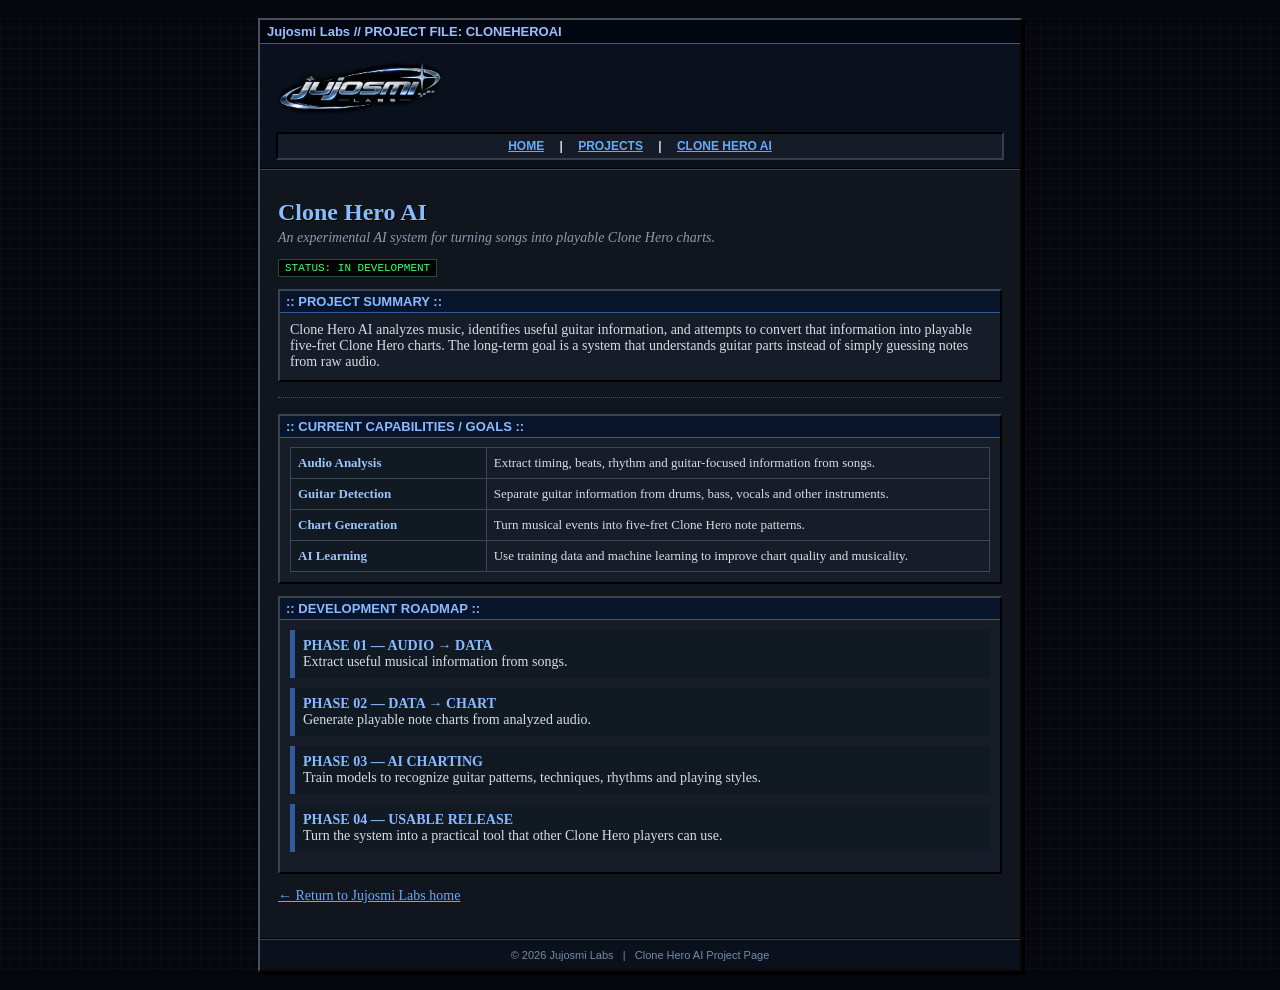
==== cloneheroai.html @ 197491bf "Add files via upload" ====
<!DOCTYPE html>
<html lang="en">
<head>
<meta charset="UTF-8"><meta name="viewport" content="width=device-width,initial-scale=1.0">
<title>Clone Hero AI // Jujosmi Labs</title><link rel="icon" type="image/png" href="favicon.png">
<style>
html,body{margin:0;padding:0;background:#05070c;font-family:"Times New Roman",Times,serif;color:#d7dce5;font-size:14px}
body{background-image:linear-gradient(rgba(15,35,70,.22) 1px,transparent 1px),linear-gradient(90deg,rgba(15,35,70,.22) 1px,transparent 1px);background-size:10px 10px}
a{color:#66aaff;text-decoration:underline}
a:visited{color:#a77cff}
a:hover{color:#fff}
.page{width:760px;margin:18px auto;background:#10151e;border:2px outset #48505c;box-shadow:3px 3px 0 #000}
.topbar{background:#020611;color:#9abfff;padding:4px 7px;font:bold 13px Arial,Helvetica,sans-serif;border-bottom:1px solid #315b9a}
.header{padding:10px 16px 8px;background:#0b111c;border-bottom:2px groove #394352}
.brand{display:flex;align-items:center;gap:12px;min-height:48px}
.brand img{width:170px;height:auto;display:block}
.subtitle{font:12px "Courier New",monospace;margin-top:2px;color:#7789a5}
.nav{margin-top:10px;background:#151c28;border:2px inset #333d4d;padding:5px;text-align:center;font:bold 12px Arial,Helvetica,sans-serif}
.nav a{margin:0 12px}
.content{padding:14px 18px 20px}
.notice{background:#0a1220;border:1px solid #315b9a;padding:7px 9px;font:12px Arial,Helvetica,sans-serif;color:#b9d2f5}
h1{font-size:24px;margin:15px 0 4px;color:#8abaff;text-shadow:1px 1px #000}
h2{font-size:18px;margin:18px 0 5px;color:#7fb1f7;border-bottom:1px dotted #43536b;padding-bottom:2px}
.intro{line-height:1.45}
hr{border:0;border-top:1px dotted #43536b;height:1px;margin:15px 0}
.project{border:2px outset #394352;background:#161d28;margin:10px 0;padding:9px}
.project-title{font:bold 17px Arial,Helvetica,sans-serif;color:#8abaff}
.project p{margin:5px 0;line-height:1.35}
.status{display:inline-block;background:#020305;color:#39ff70;padding:2px 6px;font:11px "Courier New",monospace;border:1px solid #274b32}
.small{font-size:12px;color:#9daabd}
.counter{font:11px "Courier New",monospace;background:#000;color:#39ff70;padding:2px 5px;border:1px solid #26332a}
.footer{border-top:2px groove #394352;background:#0b111c;text-align:center;padding:9px;font:11px Arial,Helvetica,sans-serif;color:#7789a5}
.webring{margin-top:12px;text-align:center;font-size:12px}
.box{border:2px outset #394352;background:#161d28;padding:10px;margin:12px 0}
.box-title{background:#07142a;color:#8abaff;font:bold 13px Arial,Helvetica,sans-serif;padding:3px 6px;margin:-10px -10px 9px;border-bottom:1px solid #315b9a}
table{border-collapse:collapse;width:100%;font-size:13px}
td{border:1px solid #3b4656;padding:7px;vertical-align:top}
td:first-child{width:28%;font-weight:bold;background:#111923;color:#9dc4fa}
.phase{margin:10px 0;padding:8px;border-left:5px solid #315b9a;background:#111923}
.phase b{color:#8abaff}
.tagline{font-style:italic;color:#8d9bb0;margin-bottom:13px}
@media(max-width:800px){.page{width:calc(100% - 12px);margin:6px auto}.nav a{margin:0 5px}.brand img{width:145px}}
</style>
</head>
<body>
<div class="page">
<div class="topbar">Jujosmi Labs // PROJECT FILE: CLONEHEROAI</div>
<header class="header">
<div class="brand"><img src="jujosmi-logo-detailed.png" alt="Jujosmi Labs"></div>
<nav class="nav"><a href="index.html">HOME</a> | <a href="index.html#projects">PROJECTS</a> | <a href="cloneheroai.html">CLONE HERO AI</a></nav>
</header>
<main class="content">
<h1>Clone Hero AI</h1><div class="tagline">An experimental AI system for turning songs into playable Clone Hero charts.</div>
<span class="status">STATUS: IN DEVELOPMENT</span>
<div class="box"><div class="box-title">:: PROJECT SUMMARY ::</div>Clone Hero AI analyzes music, identifies useful guitar information, and attempts to convert that information into playable five-fret Clone Hero charts. The long-term goal is a system that understands guitar parts instead of simply guessing notes from raw audio.</div>
<hr>
<div class="box"><div class="box-title">:: CURRENT CAPABILITIES / GOALS ::</div>
<table><tr><td>Audio Analysis</td><td>Extract timing, beats, rhythm and guitar-focused information from songs.</td></tr>
<tr><td>Guitar Detection</td><td>Separate guitar information from drums, bass, vocals and other instruments.</td></tr>
<tr><td>Chart Generation</td><td>Turn musical events into five-fret Clone Hero note patterns.</td></tr>
<tr><td>AI Learning</td><td>Use training data and machine learning to improve chart quality and musicality.</td></tr></table></div>
<div class="box"><div class="box-title">:: DEVELOPMENT ROADMAP ::</div>
<div class="phase"><b>PHASE 01 — AUDIO → DATA</b><br>Extract useful musical information from songs.</div>
<div class="phase"><b>PHASE 02 — DATA → CHART</b><br>Generate playable note charts from analyzed audio.</div>
<div class="phase"><b>PHASE 03 — AI CHARTING</b><br>Train models to recognize guitar patterns, techniques, rhythms and playing styles.</div>
<div class="phase"><b>PHASE 04 — USABLE RELEASE</b><br>Turn the system into a practical tool that other Clone Hero players can use.</div>
</div>
<p><a href="index.html">← Return to Jujosmi Labs home</a></p>
</main>
<footer class="footer">© 2026 Jujosmi Labs &nbsp; | &nbsp; Clone Hero AI Project Page</footer>
</div></body></html>
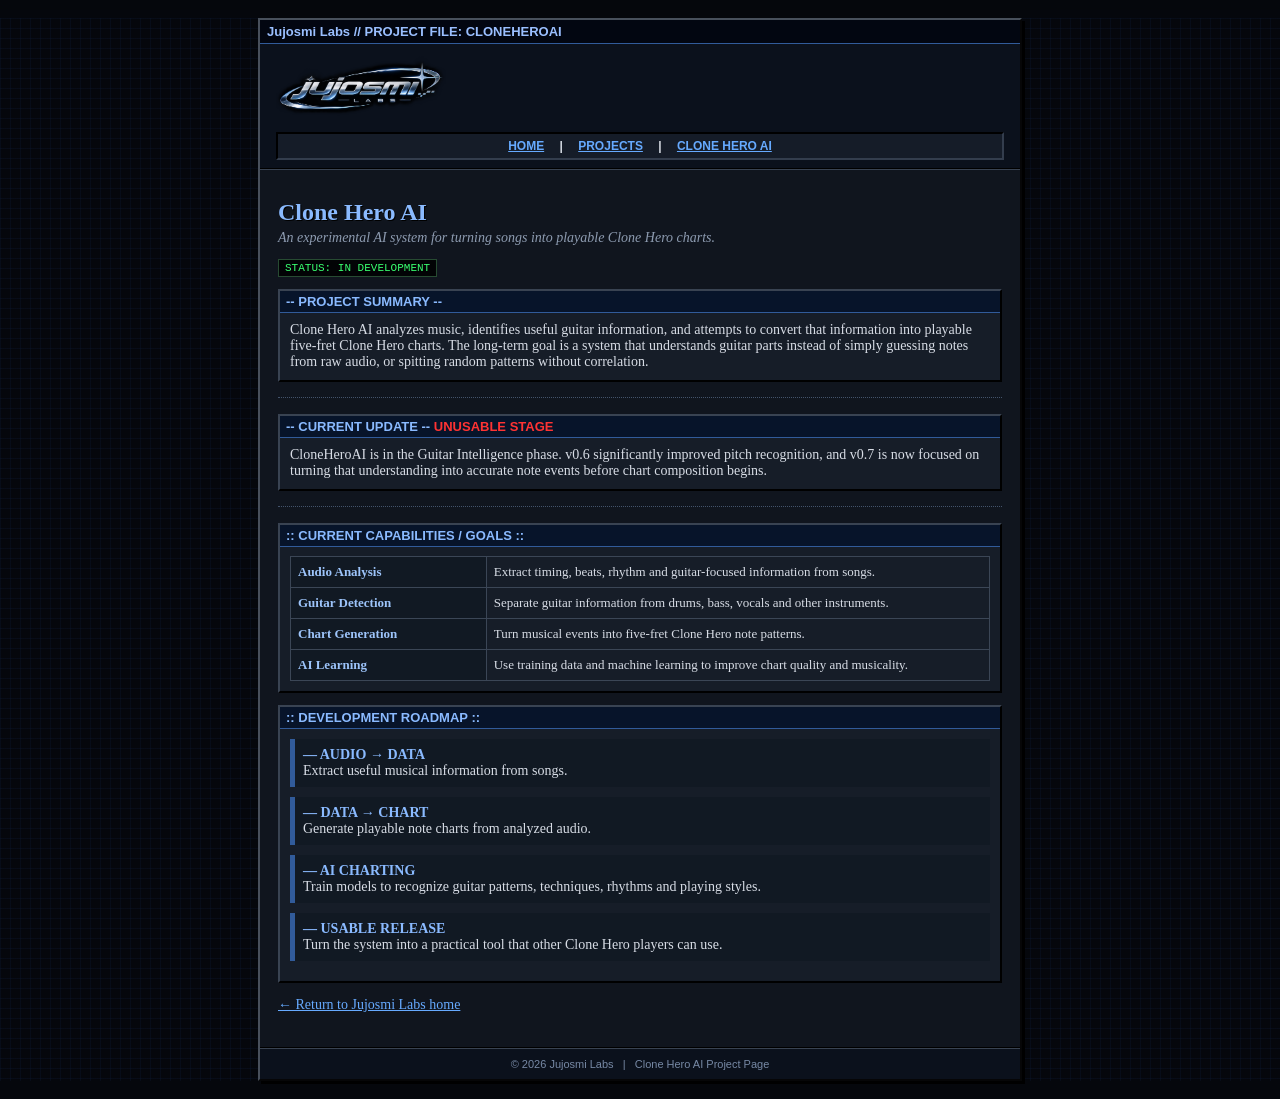
==== commit 948dc9f1: "Add files via upload" ====
--- a/cloneheroai.html
+++ b/cloneheroai.html
@@ -52,7 +52,10 @@
 <main class="content">
 <h1>Clone Hero AI</h1><div class="tagline">An experimental AI system for turning songs into playable Clone Hero charts.</div>
 <span class="status">STATUS: IN DEVELOPMENT</span>
-<div class="box"><div class="box-title">:: PROJECT SUMMARY ::</div>Clone Hero AI analyzes music, identifies useful guitar information, and attempts to convert that information into playable five-fret Clone Hero charts. The long-term goal is a system that understands guitar parts instead of simply guessing notes from raw audio.</div>
+
+<div class="box"><div class="box-title">-- PROJECT SUMMARY --</div>Clone Hero AI analyzes music, identifies useful guitar information, and attempts to convert that information into playable five-fret Clone Hero charts. The long-term goal is a system that understands guitar parts instead of simply guessing notes from raw audio, or spitting random patterns without correlation.</div>
+<hr>
+<div class="box"><div class="box-title">-- CURRENT UPDATE -- <span style="color: #ff3333;">UNUSABLE STAGE</span> </div>  CloneHeroAI is in the Guitar Intelligence phase. v0.6 significantly improved pitch recognition, and v0.7 is now focused on turning that understanding into accurate note events before chart composition begins. </div>
 <hr>
 <div class="box"><div class="box-title">:: CURRENT CAPABILITIES / GOALS ::</div>
 <table><tr><td>Audio Analysis</td><td>Extract timing, beats, rhythm and guitar-focused information from songs.</td></tr>
@@ -60,10 +63,10 @@
 <tr><td>Chart Generation</td><td>Turn musical events into five-fret Clone Hero note patterns.</td></tr>
 <tr><td>AI Learning</td><td>Use training data and machine learning to improve chart quality and musicality.</td></tr></table></div>
 <div class="box"><div class="box-title">:: DEVELOPMENT ROADMAP ::</div>
-<div class="phase"><b>PHASE 01 — AUDIO → DATA</b><br>Extract useful musical information from songs.</div>
-<div class="phase"><b>PHASE 02 — DATA → CHART</b><br>Generate playable note charts from analyzed audio.</div>
-<div class="phase"><b>PHASE 03 — AI CHARTING</b><br>Train models to recognize guitar patterns, techniques, rhythms and playing styles.</div>
-<div class="phase"><b>PHASE 04 — USABLE RELEASE</b><br>Turn the system into a practical tool that other Clone Hero players can use.</div>
+<div class="phase"><b>— AUDIO → DATA</b><br>Extract useful musical information from songs.</div>
+<div class="phase"><b>— DATA → CHART</b><br>Generate playable note charts from analyzed audio.</div>
+<div class="phase"><b>— AI CHARTING</b><br>Train models to recognize guitar patterns, techniques, rhythms and playing styles.</div>
+<div class="phase"><b>— USABLE RELEASE</b><br>Turn the system into a practical tool that other Clone Hero players can use.</div>
 </div>
 <p><a href="index.html">← Return to Jujosmi Labs home</a></p>
 </main>
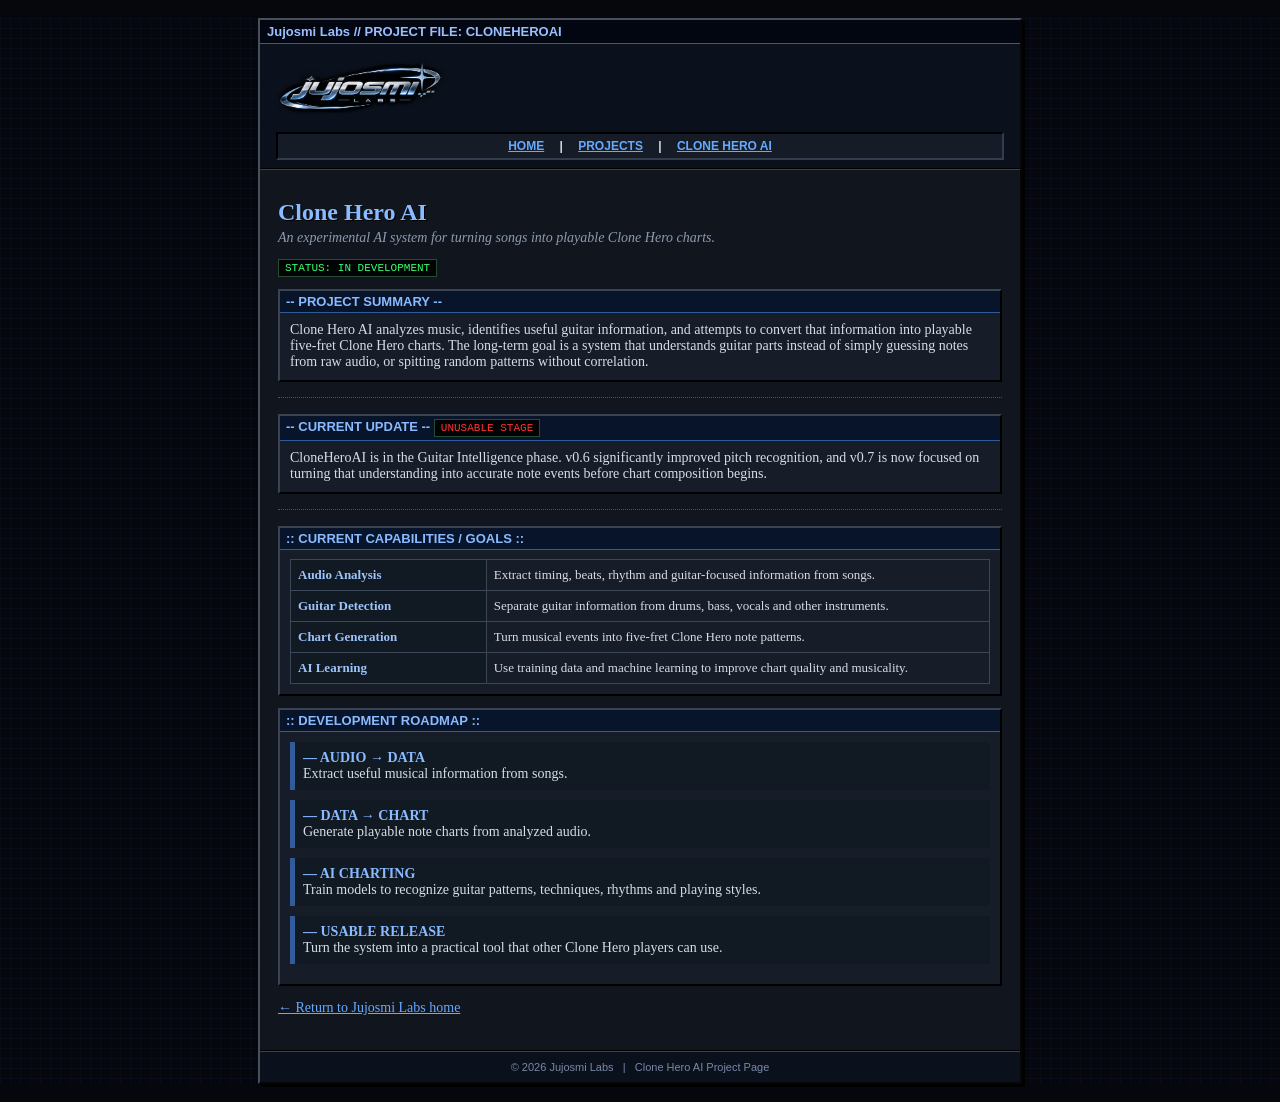
==== commit acfbe259: "Add files via upload" ====
--- a/cloneheroai.html
+++ b/cloneheroai.html
@@ -2,7 +2,7 @@
 <html lang="en">
 <head>
 <meta charset="UTF-8"><meta name="viewport" content="width=device-width,initial-scale=1.0">
-<title>Clone Hero AI // Jujosmi Labs</title><link rel="icon" type="image/png" href="favicon.png">
+<title>GuitarAI -- Jujosmi Labs</title><link rel="icon" type="image/png" href="favicon.png">
 <style>
 html,body{margin:0;padding:0;background:#05070c;font-family:"Times New Roman",Times,serif;color:#d7dce5;font-size:14px}
 body{background-image:linear-gradient(rgba(15,35,70,.22) 1px,transparent 1px),linear-gradient(90deg,rgba(15,35,70,.22) 1px,transparent 1px);background-size:10px 10px}
@@ -55,7 +55,7 @@
 
 <div class="box"><div class="box-title">-- PROJECT SUMMARY --</div>Clone Hero AI analyzes music, identifies useful guitar information, and attempts to convert that information into playable five-fret Clone Hero charts. The long-term goal is a system that understands guitar parts instead of simply guessing notes from raw audio, or spitting random patterns without correlation.</div>
 <hr>
-<div class="box"><div class="box-title">-- CURRENT UPDATE -- <span style="color: #ff3333;">UNUSABLE STAGE</span> </div>  CloneHeroAI is in the Guitar Intelligence phase. v0.6 significantly improved pitch recognition, and v0.7 is now focused on turning that understanding into accurate note events before chart composition begins. </div>
+<div class="box"><div class="box-title">-- CURRENT UPDATE -- <span style="color: #ff3333;" class="status">UNUSABLE STAGE</span> </div>  CloneHeroAI is in the Guitar Intelligence phase. v0.6 significantly improved pitch recognition, and v0.7 is now focused on turning that understanding into accurate note events before chart composition begins. </div>
 <hr>
 <div class="box"><div class="box-title">:: CURRENT CAPABILITIES / GOALS ::</div>
 <table><tr><td>Audio Analysis</td><td>Extract timing, beats, rhythm and guitar-focused information from songs.</td></tr>
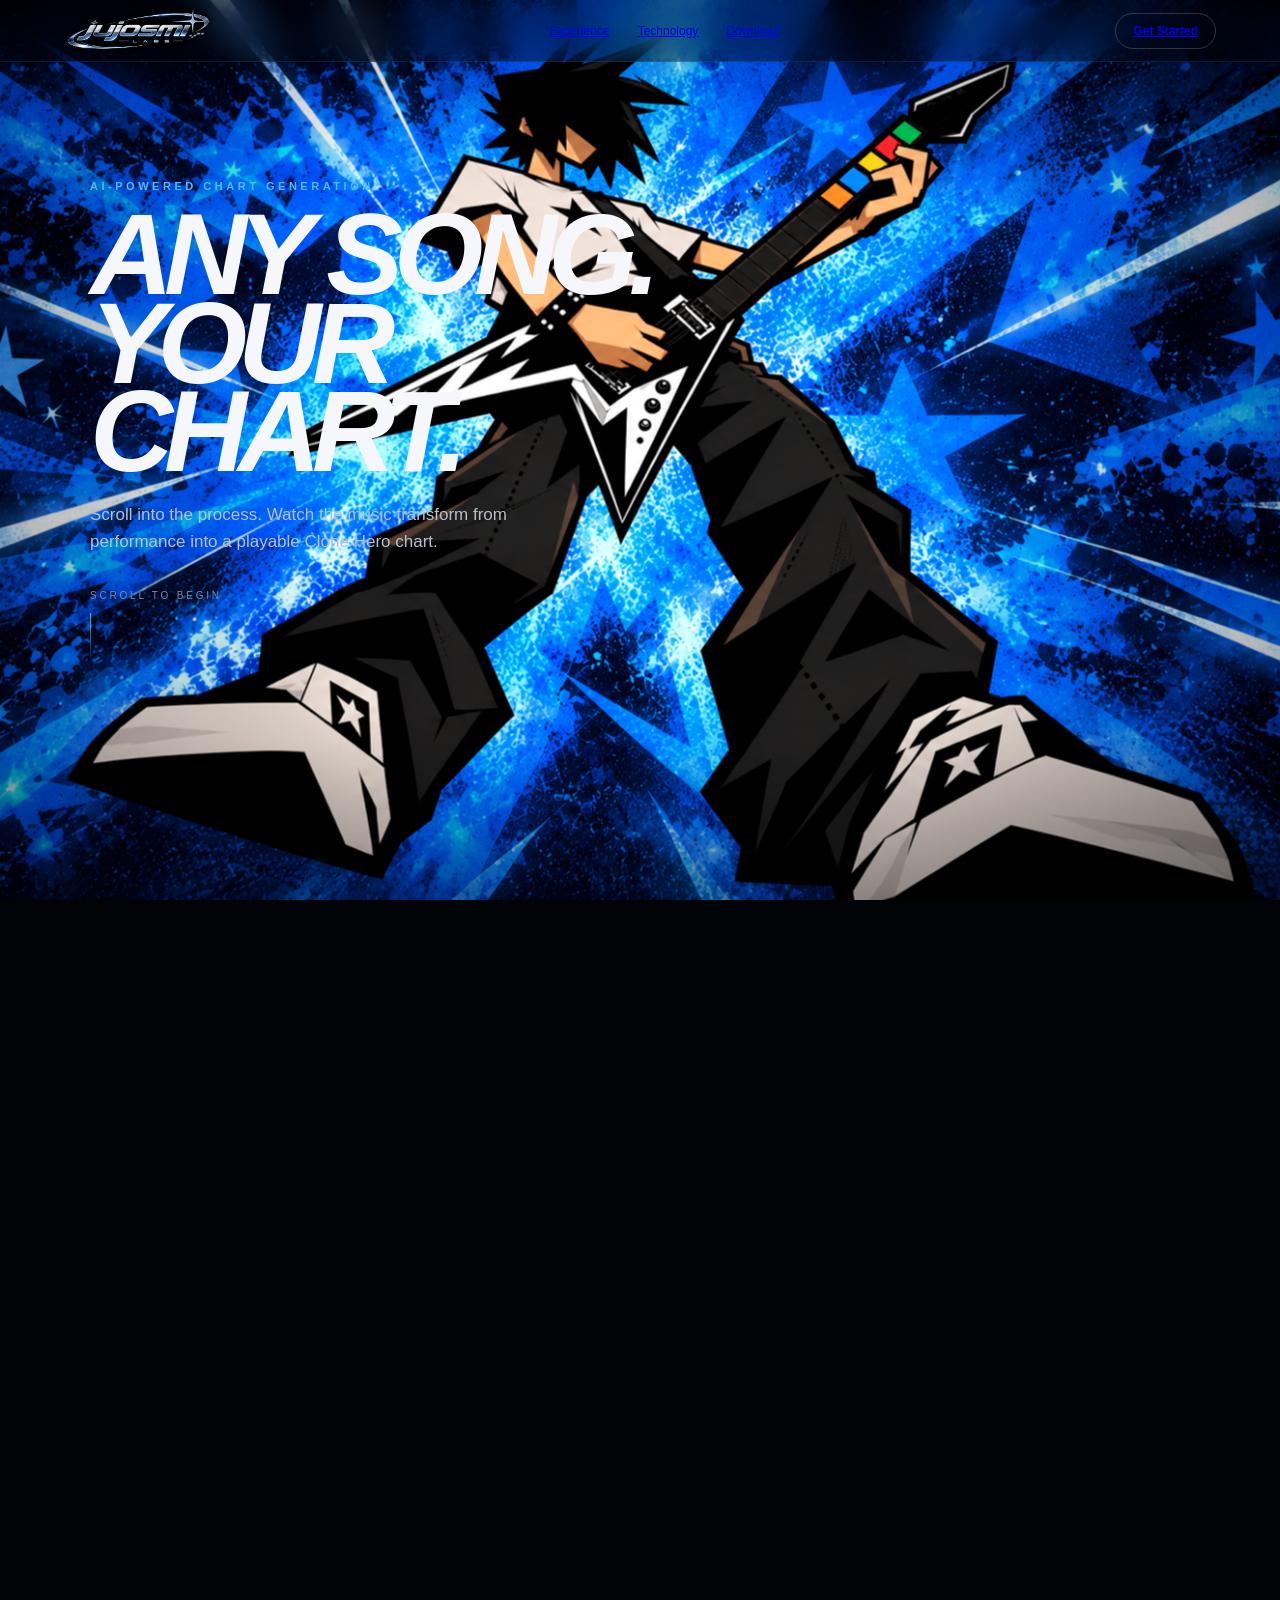
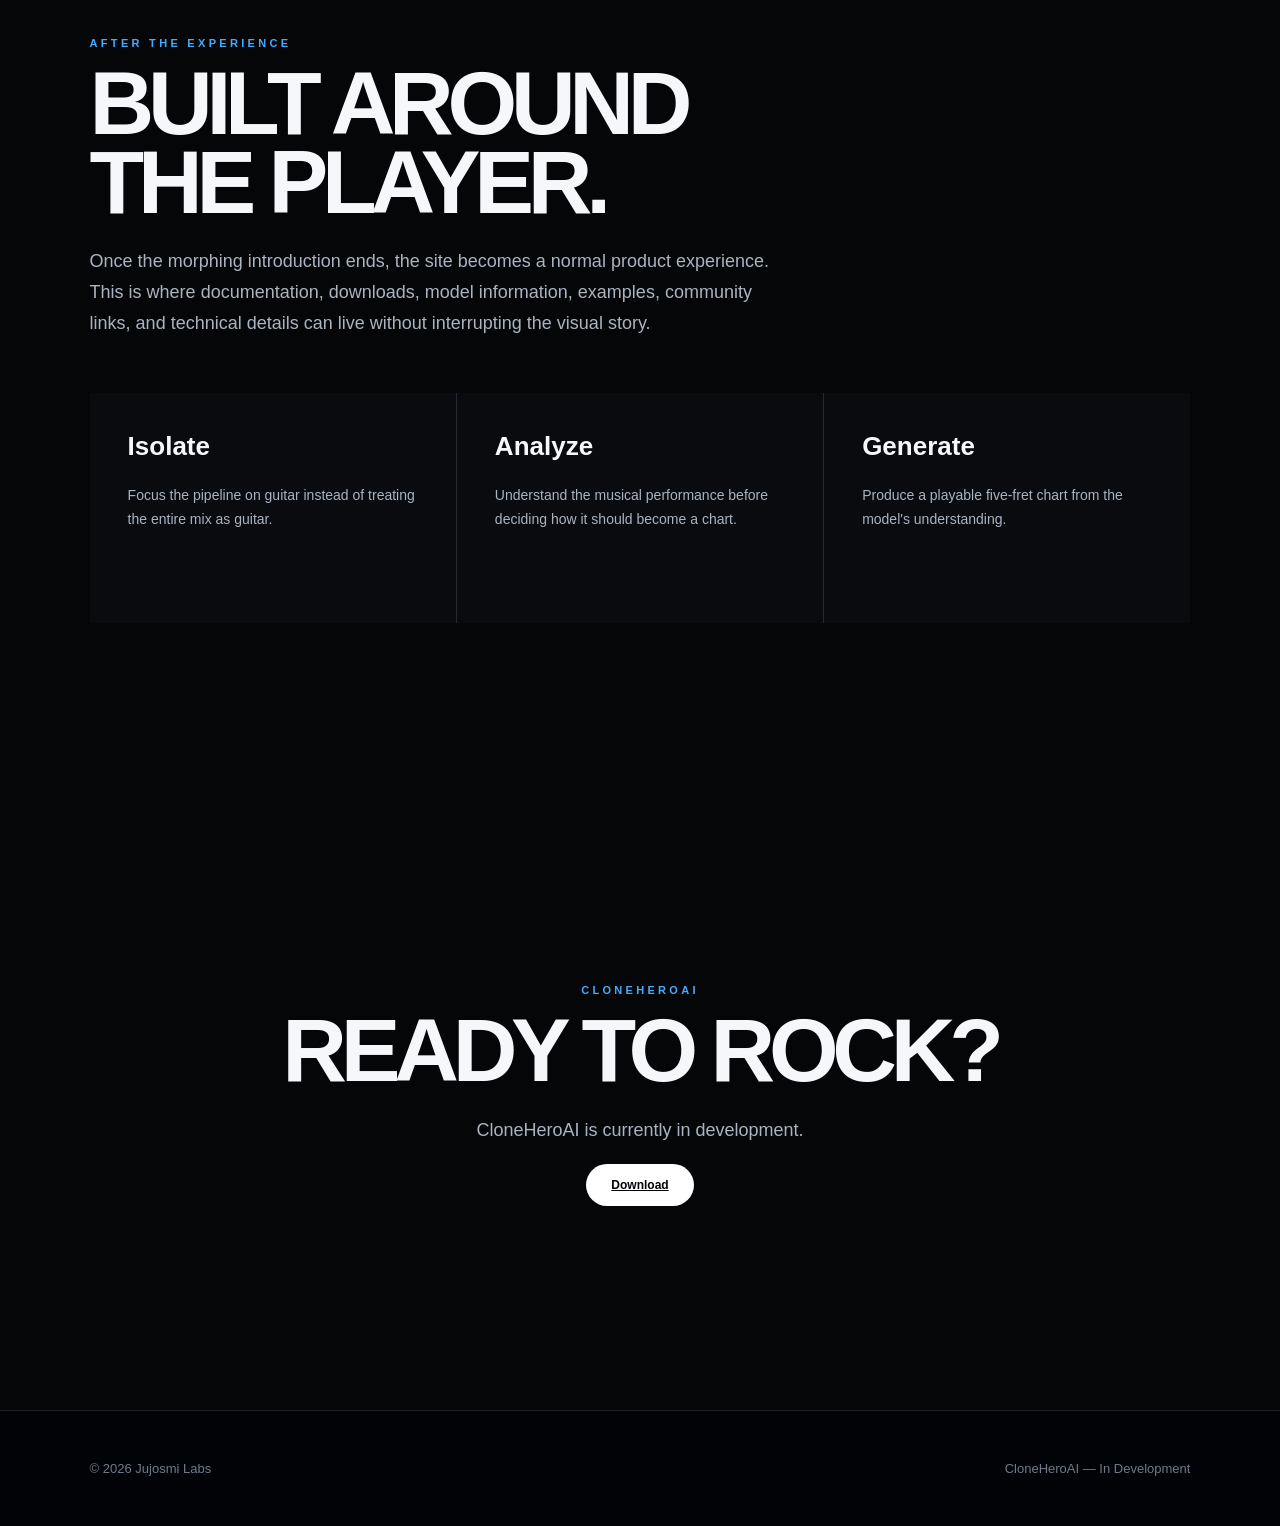
==== commit eb405d37: "Add files via upload" ====
--- a/cloneheroai.html
+++ b/cloneheroai.html
@@ -1,74 +1,304 @@
-<!DOCTYPE html>
+<!doctype html>
 <html lang="en">
 <head>
-<meta charset="UTF-8"><meta name="viewport" content="width=device-width,initial-scale=1.0">
-<title>GuitarAI -- Jujosmi Labs</title><link rel="icon" type="image/png" href="favicon.png">
+<meta charset="utf-8">
+<meta name="viewport" content="width=device-width,initial-scale=1">
+<title>Jujosmi Labs - GuitarAI</title>
+<meta name="description" content="CloneHeroAI — turn guitar audio into playable Clone Hero charts.">
 <style>
-html,body{margin:0;padding:0;background:#05070c;font-family:"Times New Roman",Times,serif;color:#d7dce5;font-size:14px}
-body{background-image:linear-gradient(rgba(15,35,70,.22) 1px,transparent 1px),linear-gradient(90deg,rgba(15,35,70,.22) 1px,transparent 1px);background-size:10px 10px}
-a{color:#66aaff;text-decoration:underline}
-a:visited{color:#a77cff}
-a:hover{color:#fff}
-.page{width:760px;margin:18px auto;background:#10151e;border:2px outset #48505c;box-shadow:3px 3px 0 #000}
-.topbar{background:#020611;color:#9abfff;padding:4px 7px;font:bold 13px Arial,Helvetica,sans-serif;border-bottom:1px solid #315b9a}
-.header{padding:10px 16px 8px;background:#0b111c;border-bottom:2px groove #394352}
-.brand{display:flex;align-items:center;gap:12px;min-height:48px}
-.brand img{width:170px;height:auto;display:block}
-.subtitle{font:12px "Courier New",monospace;margin-top:2px;color:#7789a5}
-.nav{margin-top:10px;background:#151c28;border:2px inset #333d4d;padding:5px;text-align:center;font:bold 12px Arial,Helvetica,sans-serif}
-.nav a{margin:0 12px}
-.content{padding:14px 18px 20px}
-.notice{background:#0a1220;border:1px solid #315b9a;padding:7px 9px;font:12px Arial,Helvetica,sans-serif;color:#b9d2f5}
-h1{font-size:24px;margin:15px 0 4px;color:#8abaff;text-shadow:1px 1px #000}
-h2{font-size:18px;margin:18px 0 5px;color:#7fb1f7;border-bottom:1px dotted #43536b;padding-bottom:2px}
-.intro{line-height:1.45}
-hr{border:0;border-top:1px dotted #43536b;height:1px;margin:15px 0}
-.project{border:2px outset #394352;background:#161d28;margin:10px 0;padding:9px}
-.project-title{font:bold 17px Arial,Helvetica,sans-serif;color:#8abaff}
-.project p{margin:5px 0;line-height:1.35}
-.status{display:inline-block;background:#020305;color:#39ff70;padding:2px 6px;font:11px "Courier New",monospace;border:1px solid #274b32}
-.small{font-size:12px;color:#9daabd}
-.counter{font:11px "Courier New",monospace;background:#000;color:#39ff70;padding:2px 5px;border:1px solid #26332a}
-.footer{border-top:2px groove #394352;background:#0b111c;text-align:center;padding:9px;font:11px Arial,Helvetica,sans-serif;color:#7789a5}
-.webring{margin-top:12px;text-align:center;font-size:12px}
-.box{border:2px outset #394352;background:#161d28;padding:10px;margin:12px 0}
-.box-title{background:#07142a;color:#8abaff;font:bold 13px Arial,Helvetica,sans-serif;padding:3px 6px;margin:-10px -10px 9px;border-bottom:1px solid #315b9a}
-table{border-collapse:collapse;width:100%;font-size:13px}
-td{border:1px solid #3b4656;padding:7px;vertical-align:top}
-td:first-child{width:28%;font-weight:bold;background:#111923;color:#9dc4fa}
-.phase{margin:10px 0;padding:8px;border-left:5px solid #315b9a;background:#111923}
-.phase b{color:#8abaff}
-.tagline{font-style:italic;color:#8d9bb0;margin-bottom:13px}
-@media(max-width:800px){.page{width:calc(100% - 12px);margin:6px auto}.nav a{margin:0 5px}.brand img{width:145px}}
+:root{
+  --blue:#1687ff;--cyan:#4bc1ff;--red:#ff281b;--orange:#ff7a00;
+  --bg:#020307;--white:#f5f7fb;--muted:#9aa6b5;
+}
+*{box-sizing:border-box}
+html{background:var(--bg);scroll-behavior:smooth}
+body{margin:0;background:var(--bg);color:var(--white);font-family:Arial,Helvetica,sans-serif;overflow-x:hidden}
+body:before{content:"";position:fixed;inset:0;pointer-events:none;z-index:20;opacity:.08;background-image:radial-gradient(#fff .6px,transparent .7px);background-size:4px 4px;mix-blend-mode:screen}
+nav{position:fixed;z-index:100;left:0;right:0;top:0;height:62px;padding:0 5vw;display:flex;align-items:center;justify-content:space-between;background:rgba(2,3,7,.35);backdrop-filter:blur(18px);border-bottom:1px solid #ffffff12}
+.logo{display:flex;align-items:center;text-decoration:none;height:62px}.logo img{width:150px;height:auto;display:block}.logo:hover img{opacity:.9}
+.navlinks{display:flex;gap:28px;font-size:12px;color:#b8c0cb}
+.navlinks a:hover{color:#fff}
+.pill{padding:10px 17px;border:1px solid #ffffff30;border-radius:99px;font-size:12px;font-weight:800}
+
+#experience{height:520vh;position:relative}
+.sticky{position:sticky;top:0;height:100vh;overflow:hidden;background:#020307}
+.scene{position:absolute;inset:0}
+.energy{
+  position:absolute;inset:-20%;
+  background:
+    radial-gradient(circle at 70% 42%,#087cff88 0,transparent 24%),
+    radial-gradient(circle at 30% 65%,#087cff30 0,transparent 28%),
+    conic-gradient(from 120deg at 50% 50%,#031025, #087cff33, #020307,#087cff22,#031025);
+  filter:saturate(1.25);
+  transform:scale(1.1);
+}
+.energy:before{
+  content:"";position:absolute;inset:0;
+  background:repeating-linear-gradient(125deg,transparent 0 70px,#1590ff13 71px 74px);
+  transform:rotate(var(--rot,0deg));
+}
+.stars{position:absolute;inset:0;background-image:radial-gradient(circle,#fff 0 1px,transparent 1.5px);background-size:97px 97px;opacity:.32}
+.rocky-bg{
+  position:absolute;z-index:4;inset:0;
+  background-image:
+    linear-gradient(90deg,rgba(2,3,7,.20),transparent 28%,transparent 72%,rgba(2,3,7,.20)),
+    linear-gradient(180deg,rgba(2,3,7,.10),transparent 22%,transparent 78%,rgba(2,3,7,.22)),
+    url("rocky-hero.png");
+  background-size:cover;
+  background-position:center center;
+  background-repeat:no-repeat;
+  transform:scale(1.01);
+  will-change:transform,filter,opacity;
+  filter:saturate(1.08) contrast(1.03);
+  transition:filter .2s linear;
+}
+.rocky-bg:after{
+  content:"";
+  position:absolute;inset:0;
+  background:
+    radial-gradient(circle at 50% 50%,transparent 42%,rgba(2,3,7,.18) 100%),
+    linear-gradient(180deg,rgba(2,3,7,.08),transparent 18%,transparent 82%,rgba(2,3,7,.20));
+  pointer-events:none;
+}
+.hero-copy{
+  position:absolute;z-index:6;left:7vw;top:20vh;width:min(620px,82vw);
+  will-change:transform,opacity;
+}
+.kicker{font-size:11px;letter-spacing:.32em;text-transform:uppercase;color:#54b9ff;font-weight:900}
+.hero-copy h1{font-size:clamp(58px,9vw,135px);line-height:.77;letter-spacing:-.08em;margin:18px 0 25px;font-style:italic}
+.hero-copy p{font-size:17px;line-height:1.6;color:#b7c0cc;max-width:510px}
+.scrollhint{margin-top:35px;color:#7f8b99;font-size:10px;letter-spacing:.28em;text-transform:uppercase}
+.scrollhint span{display:block;width:1px;height:50px;background:linear-gradient(#4bb8ff,transparent);margin:12px 0}
+
+.message{
+  position:absolute;z-index:8;left:7vw;top:20vh;width:86vw;
+  opacity:0;transform:translateY(35px);will-change:transform,opacity;
+}
+.message .num{font-size:11px;letter-spacing:.3em;color:#4db7ff;font-weight:900}
+.message h2{font-size:clamp(52px,8vw,125px);line-height:.82;letter-spacing:-.075em;margin:15px 0}
+.message p{color:#aeb8c5;max-width:570px;font-size:18px;line-height:1.6}
+
+.guitar-glow{
+  position:absolute;z-index:3;left:50%;top:53%;width:72vw;height:18px;
+  background:linear-gradient(90deg,transparent,#1687ff,#fff,#1687ff,transparent);
+  box-shadow:0 0 60px #1687ff;
+  transform:translate(-50%,-50%) rotate(-35deg) scaleX(.1);
+  opacity:0;will-change:transform,opacity;
+}
+
+.highway{
+  position:absolute;z-index:5;left:50%;top:55%;width:min(680px,80vw);height:82vh;
+  transform:translate(-50%,-50%) perspective(900px) rotateX(55deg) scale(.15);
+  opacity:0;transform-origin:center bottom;will-change:transform,opacity;
+  background:linear-gradient(90deg,#06101d,#020306 20%,#020306 80%,#06101d);
+  border-left:1px solid #ffffff20;border-right:1px solid #ffffff20;
+}
+.highway .lane{position:absolute;top:0;bottom:0;width:1px;background:#ffffff18}
+.highway .l1{left:10%}.highway .l2{left:30%}.highway .l3{left:50%}.highway .l4{left:70%}.highway .l5{left:90%}
+.gem{position:absolute;width:68px;height:30px;border-radius:8px;box-shadow:0 0 28px currentColor}
+.g1{left:7%;top:13%;background:#27df5a;color:#27df5a}.g2{left:27%;top:31%;background:#ff3030;color:#ff3030}
+.g3{left:47%;top:51%;background:#ffe52c;color:#ffe52c}.g4{left:67%;top:24%;background:#2498ff;color:#2498ff}
+.g5{left:87%;top:64%;background:#ff8b18;color:#ff8b18}
+
+.pipeline{
+  position:absolute;z-index:9;left:7vw;right:7vw;bottom:13vh;
+  display:flex;justify-content:space-between;align-items:flex-end;opacity:0;transform:translateY(30px);
+}
+.pipe{font-size:clamp(22px,3vw,42px);font-weight:950;letter-spacing:-.05em}
+.pipe small{display:block;font-size:9px;letter-spacing:.25em;color:#4db7ff;margin-bottom:8px}
+.pipe.active{color:#fff;text-shadow:0 0 25px #1687ff}
+.connector{height:1px;flex:1;margin:0 28px 18px;background:linear-gradient(90deg,#1687ff,transparent)}
+
+.final{
+  position:absolute;z-index:10;inset:0;display:grid;place-items:center;text-align:center;
+  opacity:0;transform:scale(.96);pointer-events:none;
+}
+.final h2{font-size:clamp(65px,11vw,165px);line-height:.78;letter-spacing:-.085em;margin:0;font-style:italic}
+.final p{color:#aeb8c5;font-size:18px;margin:30px auto;max-width:520px}
+.final .btn{display:inline-flex;padding:14px 25px;border-radius:999px;background:#fff;color:#020307;font-weight:900}
+
+.below{min-height:100vh;padding:140px 7vw;background:#050608;display:grid;align-items:center}
+.below-inner{width:min(1150px,100%);margin:auto}
+.eyebrow{color:#48aaff;font-size:11px;letter-spacing:.3em;font-weight:900;text-transform:uppercase}
+.below h2{font-size:clamp(50px,7vw,105px);line-height:.88;letter-spacing:-.07em;margin:15px 0 25px}
+.below p{color:#aab4c0;max-width:680px;font-size:18px;line-height:1.7}
+.cards{display:grid;grid-template-columns:repeat(3,1fr);gap:1px;background:#242a32;margin-top:55px}
+.card{background:#090b0f;padding:38px;min-height:230px}.card b{font-size:26px}.card p{font-size:14px;margin-top:22px}
+
+footer{padding:50px 7vw;border-top:1px solid #1b2028;color:#707a88;display:flex;justify-content:space-between;font-size:13px}
+@media(max-width:800px){
+  .navlinks{display:none}.rocky-bg{
+  position:absolute;z-index:4;inset:0;
+  background-image:
+    linear-gradient(90deg,rgba(2,3,7,.20),transparent 28%,transparent 72%,rgba(2,3,7,.20)),
+    linear-gradient(180deg,rgba(2,3,7,.10),transparent 22%,transparent 78%,rgba(2,3,7,.22)),
+    url("rocky-hero.png");
+  background-size:cover;
+  background-position:center center;
+  background-repeat:no-repeat;
+  transform:scale(1.01);
+  will-change:transform,filter,opacity;
+  filter:saturate(1.08) contrast(1.03);
+  transition:filter .2s linear;
+}
+.rocky-bg:after{
+  content:"";
+  position:absolute;inset:0;
+  background:
+    radial-gradient(circle at 50% 50%,transparent 42%,rgba(2,3,7,.18) 100%),
+    linear-gradient(180deg,rgba(2,3,7,.08),transparent 18%,transparent 82%,rgba(2,3,7,.20));
+  pointer-events:none;
+}
+  .message{top:17vh}.pipeline{bottom:8vh;gap:10px}.connector{margin:0 8px}
+  .cards{grid-template-columns:1fr}.highway{width:85vw}
+}
 </style>
 </head>
 <body>
-<div class="page">
-<div class="topbar">Jujosmi Labs // PROJECT FILE: CLONEHEROAI</div>
-<header class="header">
-<div class="brand"><img src="jujosmi-logo-detailed.png" alt="Jujosmi Labs"></div>
-<nav class="nav"><a href="index.html">HOME</a> | <a href="index.html#projects">PROJECTS</a> | <a href="cloneheroai.html">CLONE HERO AI</a></nav>
-</header>
-<main class="content">
-<h1>Clone Hero AI</h1><div class="tagline">An experimental AI system for turning songs into playable Clone Hero charts.</div>
-<span class="status">STATUS: IN DEVELOPMENT</span>
-
-<div class="box"><div class="box-title">-- PROJECT SUMMARY --</div>Clone Hero AI analyzes music, identifies useful guitar information, and attempts to convert that information into playable five-fret Clone Hero charts. The long-term goal is a system that understands guitar parts instead of simply guessing notes from raw audio, or spitting random patterns without correlation.</div>
-<hr>
-<div class="box"><div class="box-title">-- CURRENT UPDATE -- <span style="color: #ff3333;" class="status">UNUSABLE STAGE</span> </div>  CloneHeroAI is in the Guitar Intelligence phase. v0.6 significantly improved pitch recognition, and v0.7 is now focused on turning that understanding into accurate note events before chart composition begins. </div>
-<hr>
-<div class="box"><div class="box-title">:: CURRENT CAPABILITIES / GOALS ::</div>
-<table><tr><td>Audio Analysis</td><td>Extract timing, beats, rhythm and guitar-focused information from songs.</td></tr>
-<tr><td>Guitar Detection</td><td>Separate guitar information from drums, bass, vocals and other instruments.</td></tr>
-<tr><td>Chart Generation</td><td>Turn musical events into five-fret Clone Hero note patterns.</td></tr>
-<tr><td>AI Learning</td><td>Use training data and machine learning to improve chart quality and musicality.</td></tr></table></div>
-<div class="box"><div class="box-title">:: DEVELOPMENT ROADMAP ::</div>
-<div class="phase"><b>— AUDIO → DATA</b><br>Extract useful musical information from songs.</div>
-<div class="phase"><b>— DATA → CHART</b><br>Generate playable note charts from analyzed audio.</div>
-<div class="phase"><b>— AI CHARTING</b><br>Train models to recognize guitar patterns, techniques, rhythms and playing styles.</div>
-<div class="phase"><b>— USABLE RELEASE</b><br>Turn the system into a practical tool that other Clone Hero players can use.</div>
+
+<nav><a class="logo brand-home" href="index.html" aria-label="Jujosmi Labs home"><img src="jujosmi-logo-detailed.png" alt="Jujosmi Labs"></a><div class="navlinks"><a href="#experience">Experience</a><a href="#about">Technology</a><a href="#download">Download</a></div><a class="pill" href="#download">Get Started</a></nav>
+
+<section id="experience">
+<div class="sticky">
+  <div class="energy"></div><div class="stars"></div>
+
+  <div class="hero-copy">
+    <div class="kicker">AI-powered chart generation</div>
+    <h1>ANY SONG.<br>YOUR CHART.</h1>
+    <p>Scroll into the process. Watch the music transform from performance into a playable Clone Hero chart.</p>
+    <div class="scrollhint">Scroll to begin<span></span></div>
+  </div>
+
+  <div class="rocky-bg" aria-label="Rocky playing guitar"></div>
+
+  <div class="guitar-glow"></div>
+
+  <div class="message msg1">
+    <div class="num">01 — THE GUITAR</div>
+    <h2>HEAR<br>THE GUITAR.</h2>
+    <p>CloneHeroAI starts with the performance itself. The guitar is pulled out of the chaos so the system can focus on what the player is actually doing.</p>
+  </div>
+
+  <div class="message msg2">
+    <div class="num">02 — THE MUSIC</div>
+    <h2>UNDERSTAND<br>THE PLAYING.</h2>
+    <p>Notes. Chords. Rhythm. Timing. Technique. The performance becomes information the charting system can work with.</p>
+  </div>
+
+  <div class="highway">
+    <div class="lane l1"></div><div class="lane l2"></div><div class="lane l3"></div><div class="lane l4"></div><div class="lane l5"></div>
+    <div class="gem g1"></div><div class="gem g2"></div><div class="gem g3"></div><div class="gem g4"></div><div class="gem g5"></div>
+  </div>
+
+  <div class="pipeline">
+    <div class="pipe active"><small>01</small>ISOLATE</div><div class="connector"></div>
+    <div class="pipe"><small>02</small>ANALYZE</div><div class="connector"></div>
+    <div class="pipe"><small>03</small>GENERATE</div>
+  </div>
+
+  <div class="final">
+    <div>
+      <div class="eyebrow">03 — The result</div>
+      <h2>PLAY<br>THE SONG.</h2>
+      <p>The final step is simple: turn the understanding back into something a player can pick up and rock out to.</p>
+      <a class="btn" href="#download">Explore CloneHeroAI</a>
+    </div>
+  </div>
 </div>
-<p><a href="index.html">← Return to Jujosmi Labs home</a></p>
-</main>
-<footer class="footer">© 2026 Jujosmi Labs &nbsp; | &nbsp; Clone Hero AI Project Page</footer>
-</div></body></html>+</section>
+
+<section class="below" id="about">
+<div class="below-inner">
+<div class="eyebrow">After the experience</div>
+<h2>BUILT AROUND<br>THE PLAYER.</h2>
+<p>Once the morphing introduction ends, the site becomes a normal product experience. This is where documentation, downloads, model information, examples, community links, and technical details can live without interrupting the visual story.</p>
+<div class="cards">
+<div class="card"><b>Isolate</b><p>Focus the pipeline on guitar instead of treating the entire mix as guitar.</p></div>
+<div class="card"><b>Analyze</b><p>Understand the musical performance before deciding how it should become a chart.</p></div>
+<div class="card"><b>Generate</b><p>Produce a playable five-fret chart from the model's understanding.</p></div>
+</div>
+</div>
+</section>
+
+<section class="below" id="download" style="min-height:70vh;text-align:center">
+<div class="below-inner">
+<div class="eyebrow">CloneHeroAI</div>
+<h2>READY TO ROCK?</h2>
+<p style="margin-left:auto;margin-right:auto">CloneHeroAI is currently in development.</p>
+<a class="pill" style="display:inline-block;background:#fff;color:#020307;border:0;padding:14px 25px" href="#">Download</a>
+</div>
+</section>
+
+<footer><span>© 2026 Jujosmi Labs</span><span>CloneHeroAI — In Development</span></footer>
+
+<script>
+const exp=document.querySelector('#experience');
+const rocky=document.querySelector('.rocky-bg');
+const hero=document.querySelector('.hero-copy');
+const energy=document.querySelector('.energy');
+const glow=document.querySelector('.guitar-glow');
+const highway=document.querySelector('.highway');
+const msg1=document.querySelector('.msg1');
+const msg2=document.querySelector('.msg2');
+const pipe=document.querySelector('.pipeline');
+const final=document.querySelector('.final');
+
+function clamp(v,a=0,b=1){return Math.max(a,Math.min(b,v))}
+function range(p,a,b){return clamp((p-a)/(b-a))}
+function ease(v){return v*v*(3-2*v)}
+
+function update(){
+  const r=exp.getBoundingClientRect();
+  const total=exp.offsetHeight-innerHeight;
+  const p=clamp(-r.top/total);
+
+  // 0 -> .22: hero breathes, Rocky is prominent
+  const heroOut=ease(range(p,0,.22));
+  hero.style.opacity=1-heroOut;
+  hero.style.transform=`translateY(${-heroOut*70}px) scale(${1-heroOut*.04})`;
+
+  // Rocky grows and then moves "into" the screen.
+  const zoom=ease(range(p,.05,.46));
+  const x=zoom*12;
+  const y=zoom*4;
+  rocky.style.transform=`scale(${1.01+zoom*.75}) translate(${x*.22}vw,${y*.12}vh) rotate(${-zoom*2}deg)`;
+  rocky.style.opacity=1-ease(range(p,.42,.58));
+  rocky.style.filter=`saturate(${1.08+zoom*.22}) contrast(${1.03+zoom*.10}) brightness(${1+zoom*.06})`;
+
+  // Blue energy tightens around the transformation.
+  energy.style.transform=`scale(${1.1+zoom*.28}) rotate(${p*18}deg)`;
+  energy.style.filter=`saturate(${1.25+zoom*.7}) brightness(${1+zoom*.18})`;
+
+  // Guitar becomes a luminous horizontal "signal".
+  const g=ease(range(p,.27,.48));
+  glow.style.opacity=g;
+  glow.style.transform=`translate(-50%,-50%) rotate(${-35+g*35}deg) scaleX(${.1+g*1.2})`;
+
+  // Messaging appears between transformations.
+  const a=ease(range(p,.25,.38)), b=ease(range(p,.39,.54));
+  msg1.style.opacity=a*(1-b);
+  msg1.style.transform=`translateY(${35-35*a+25*b}px)`;
+  msg2.style.opacity=b*(1-ease(range(p,.55,.64)));
+  msg2.style.transform=`translateY(${35-35*b}px)`;
+
+  // Fretboard grows out of the center.
+  const h=ease(range(p,.48,.68));
+  highway.style.opacity=h;
+  highway.style.transform=`translate(-50%,-50%) perspective(900px) rotateX(${55-42*h}deg) scale(${.15+h*1.02})`;
+
+  // Pipeline appears after the highway.
+  const pi=ease(range(p,.66,.78));
+  pipe.style.opacity=pi;
+  pipe.style.transform=`translateY(${30-30*pi}px)`;
+
+  // Final message takes over.
+  const f=ease(range(p,.78,.94));
+  final.style.opacity=f;
+  final.style.transform=`scale(${.96+.04*f})`;
+}
+addEventListener('scroll',update,{passive:true});
+addEventListener('resize',update);
+update();
+</script>
+</body>
+</html>
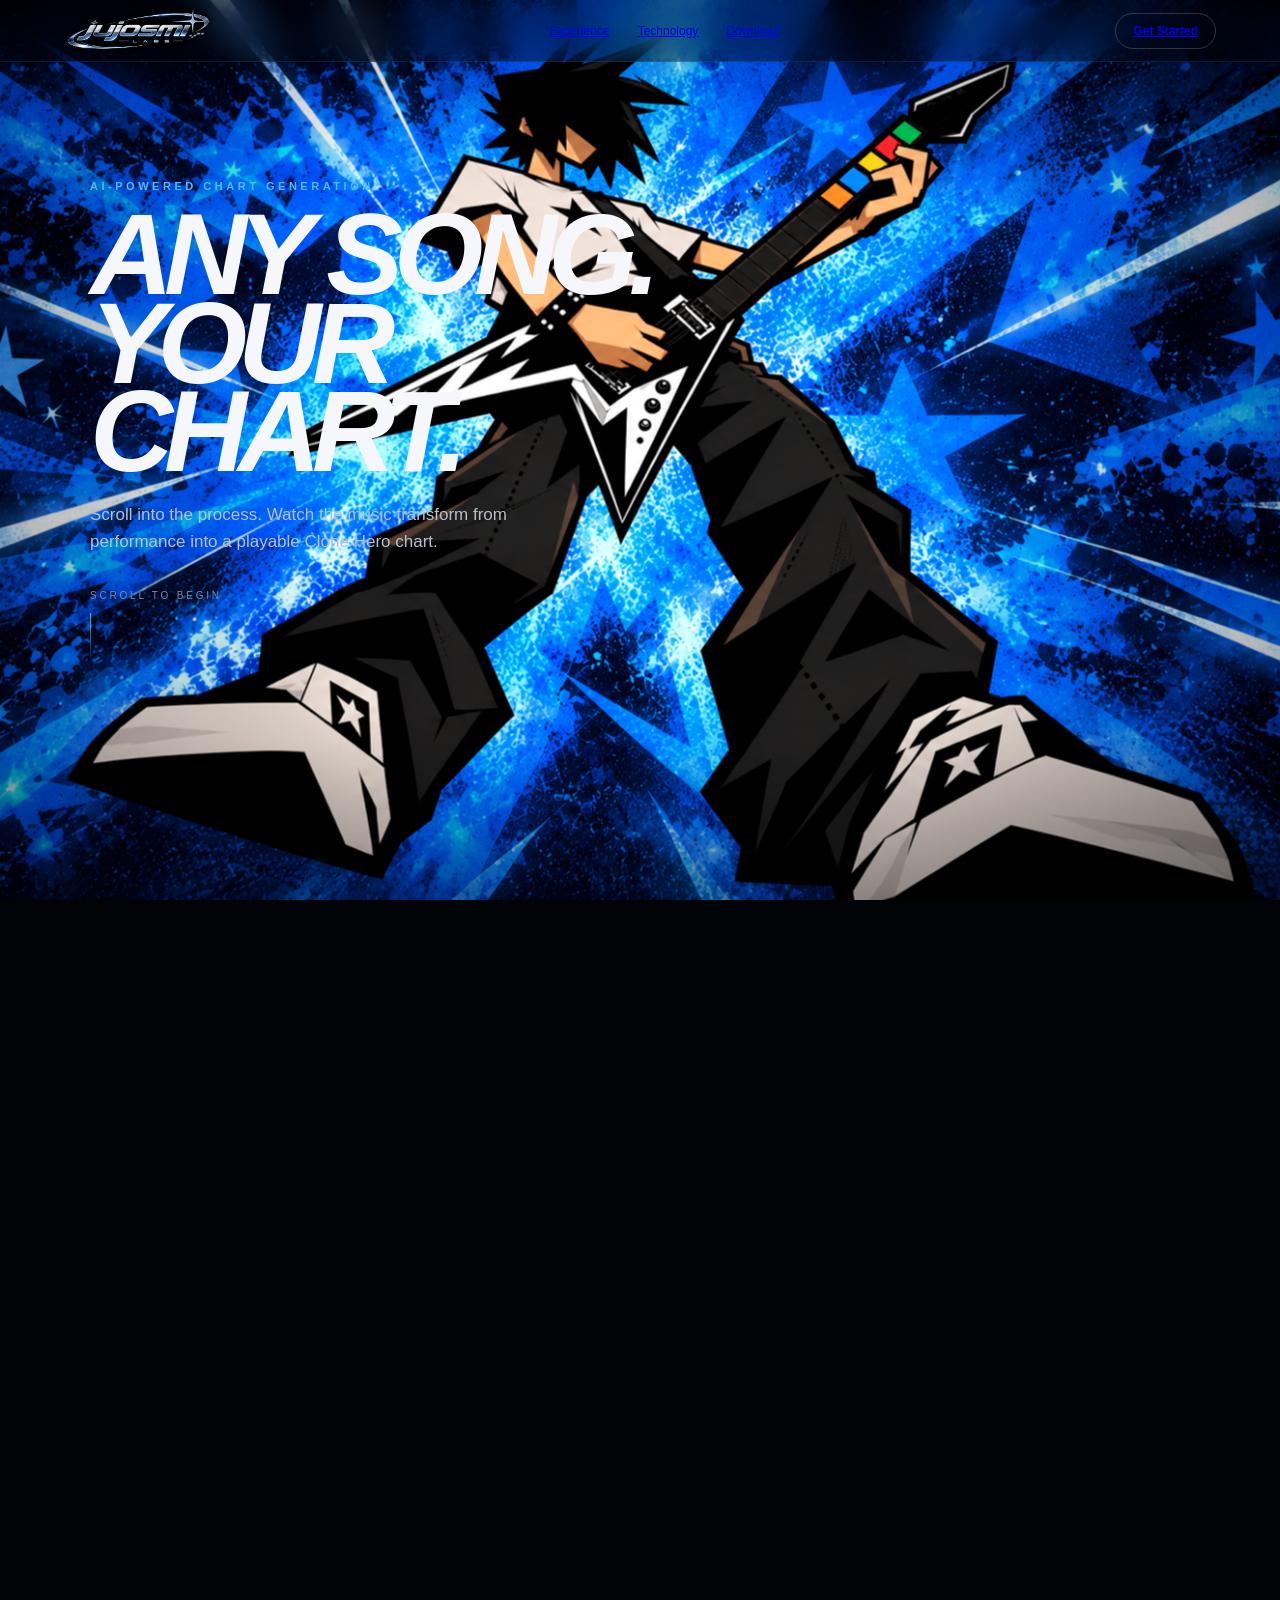
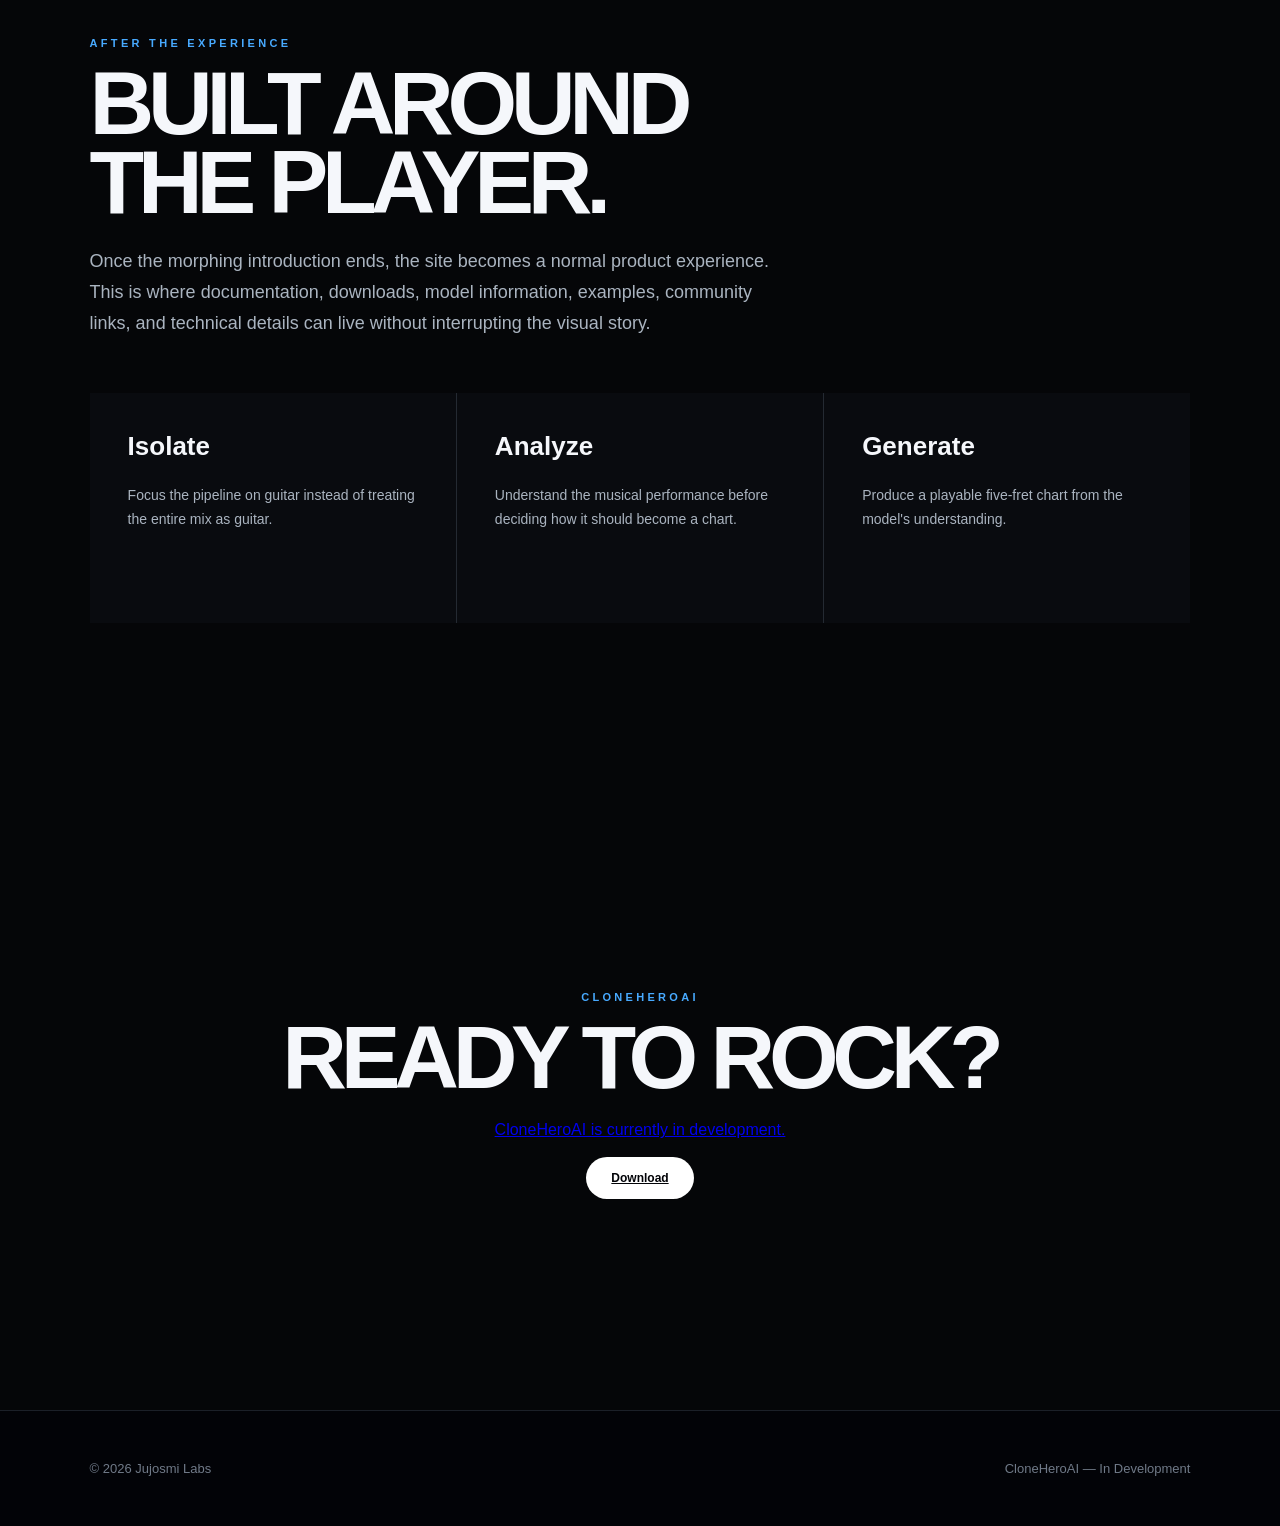
==== commit ae692324: "Add files via upload" ====
--- a/cloneheroai.html
+++ b/cloneheroai.html
@@ -224,12 +224,13 @@
 <div class="below-inner">
 <div class="eyebrow">CloneHeroAI</div>
 <h2>READY TO ROCK?</h2>
-<p style="margin-left:auto;margin-right:auto">CloneHeroAI is currently in development.</p>
+<a href="devblog.html">CloneHeroAI is currently in development.</a></p>
 <a class="pill" style="display:inline-block;background:#fff;color:#020307;border:0;padding:14px 25px" href="#">Download</a>
 </div>
 </section>
 
-<footer><span>© 2026 Jujosmi Labs</span><span>CloneHeroAI — In Development</span></footer>
+<footer><span>© 2026 Jujosmi Labs</span><span>CloneHeroAI — In Development</span>
+</footer>
 
 <script>
 const exp=document.querySelector('#experience');
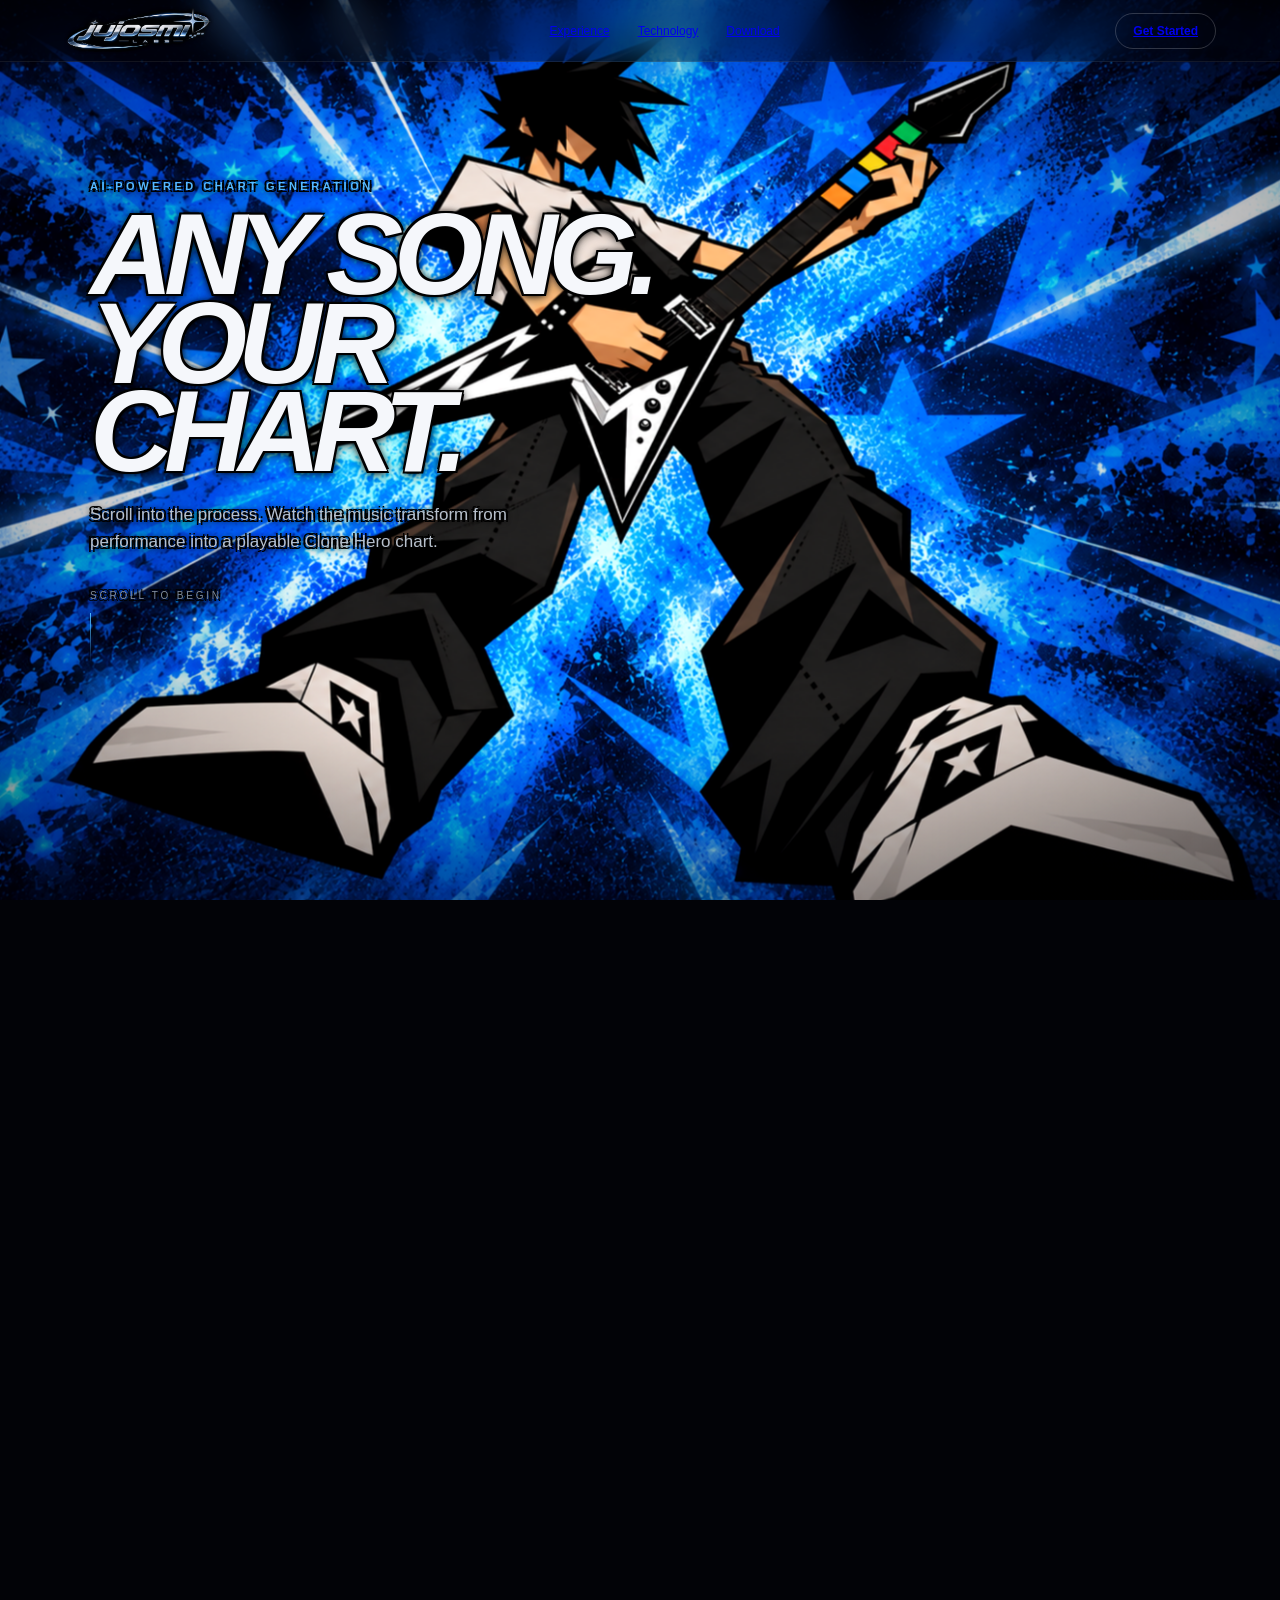
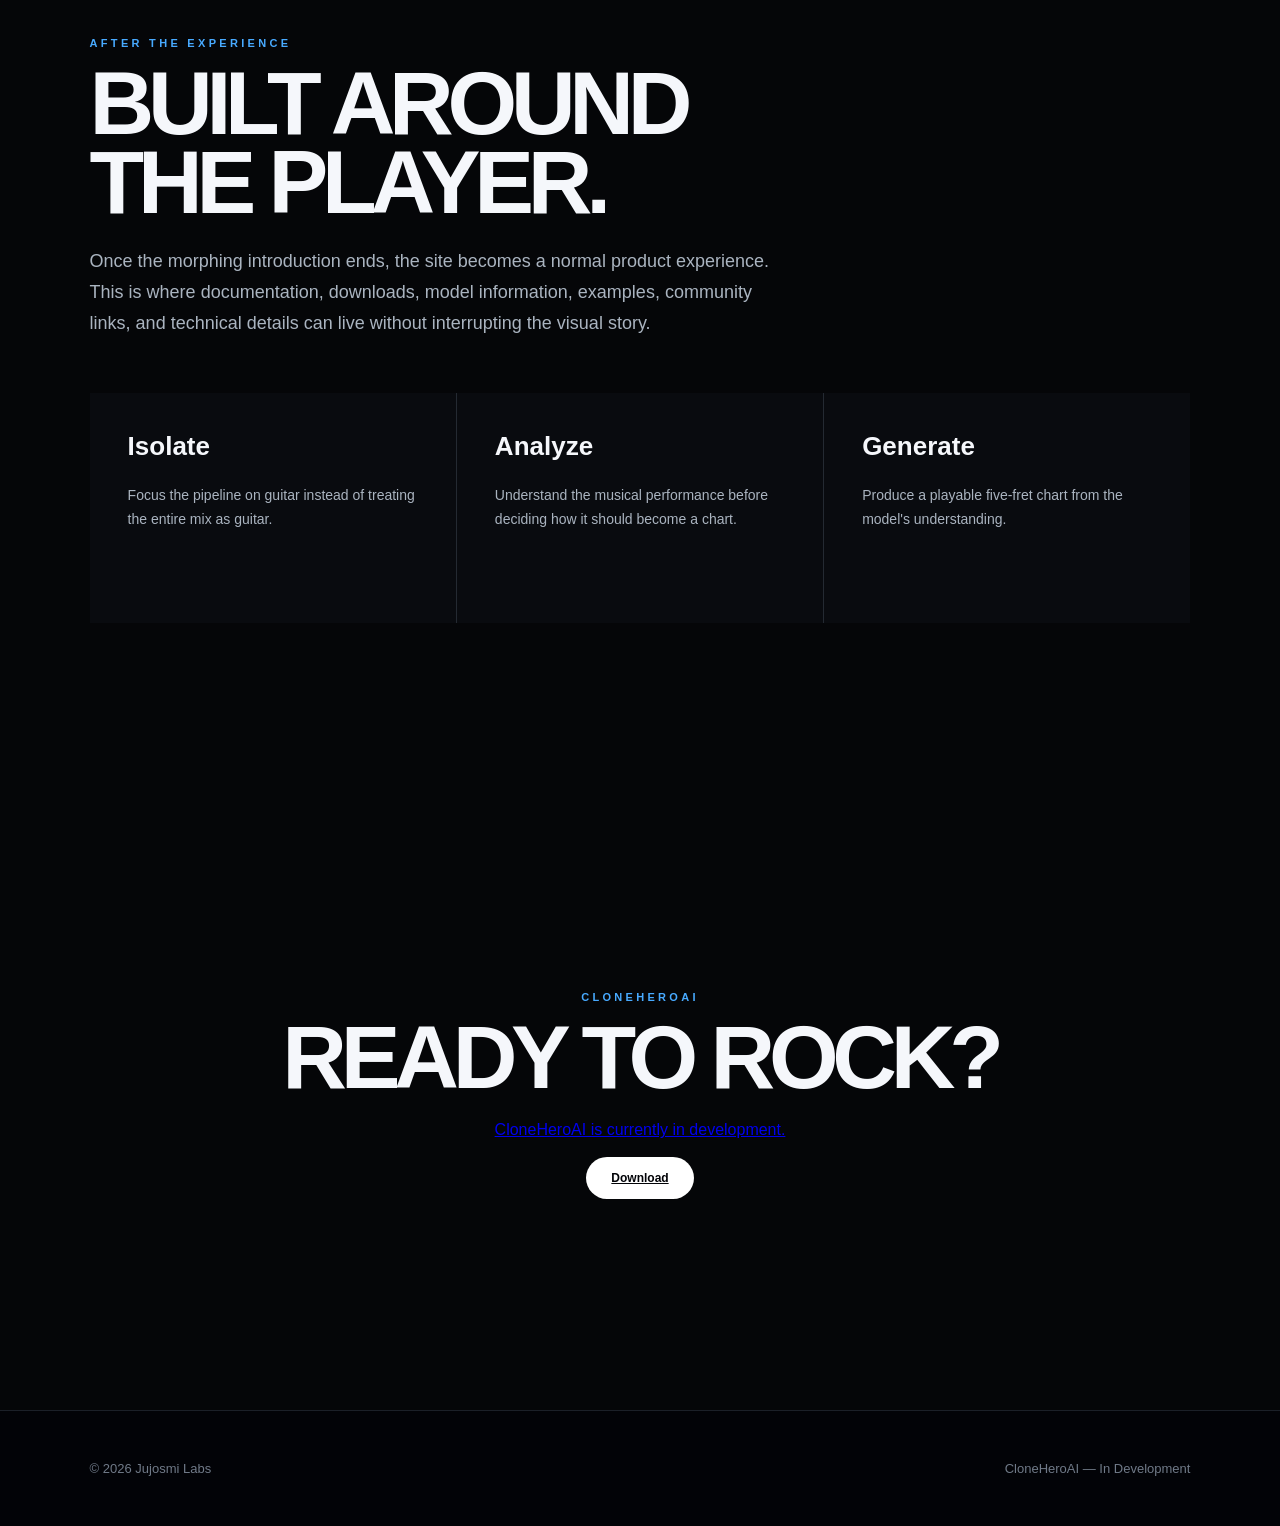
==== commit 72168c77: "Add files via upload" ====
--- a/cloneheroai.html
+++ b/cloneheroai.html
@@ -67,6 +67,26 @@
 .kicker{font-size:11px;letter-spacing:.32em;text-transform:uppercase;color:#54b9ff;font-weight:900}
 .hero-copy h1{font-size:clamp(58px,9vw,135px);line-height:.77;letter-spacing:-.08em;margin:18px 0 25px;font-style:italic}
 .hero-copy p{font-size:17px;line-height:1.6;color:#b7c0cc;max-width:510px}
+.hero-copy .kicker,
+.hero-copy h1,
+.hero-copy p,
+.hero-copy .scrollhint,
+.message .num,
+.message h2,
+.message p,
+.pipeline .pipe,
+.final .eyebrow,
+.final h2,
+.final p{
+  text-shadow:
+    -2px -2px 0 #000,
+     2px -2px 0 #000,
+    -2px  2px 0 #000,
+     2px  2px 0 #000,
+     0 0 6px #000,
+     0 2px 12px rgba(0,0,0,.95);
+}
+
 .scrollhint{margin-top:35px;color:#7f8b99;font-size:10px;letter-spacing:.28em;text-transform:uppercase}
 .scrollhint span{display:block;width:1px;height:50px;background:linear-gradient(#4bb8ff,transparent);margin:12px 0}
 
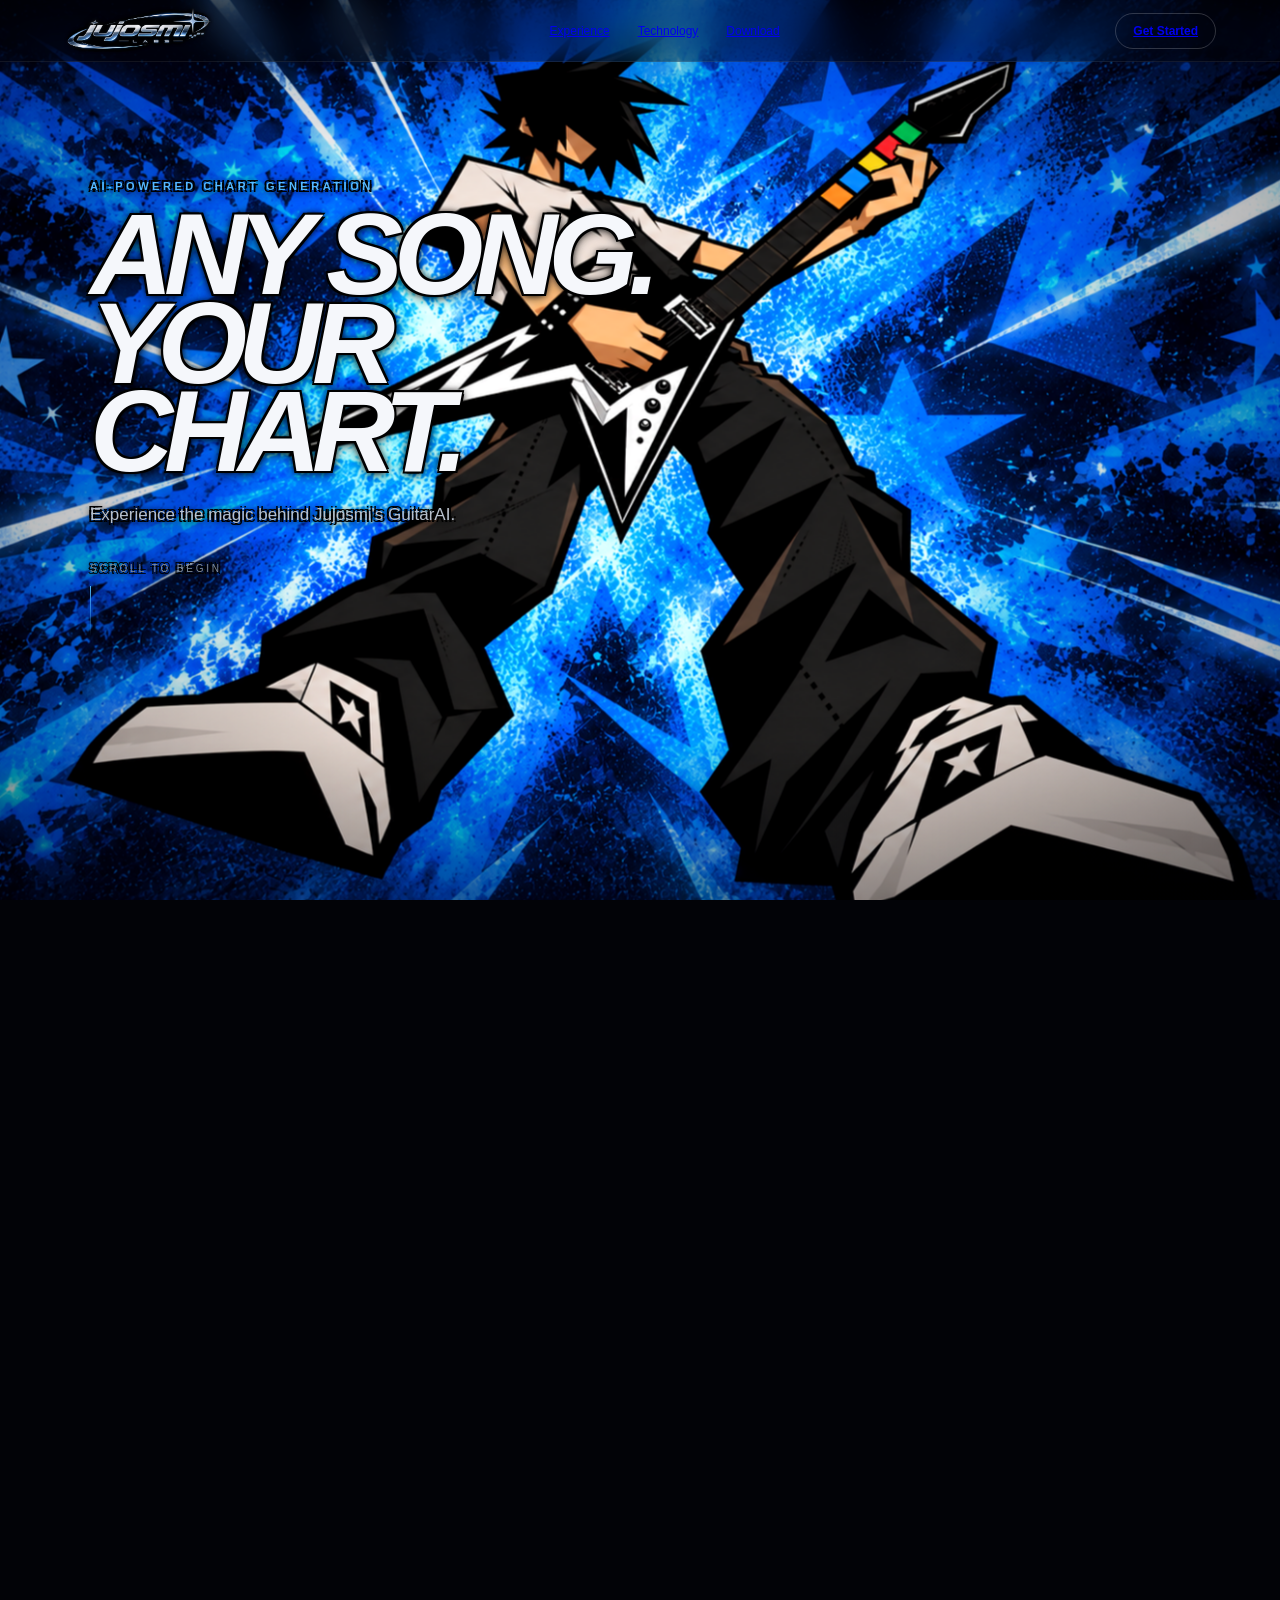
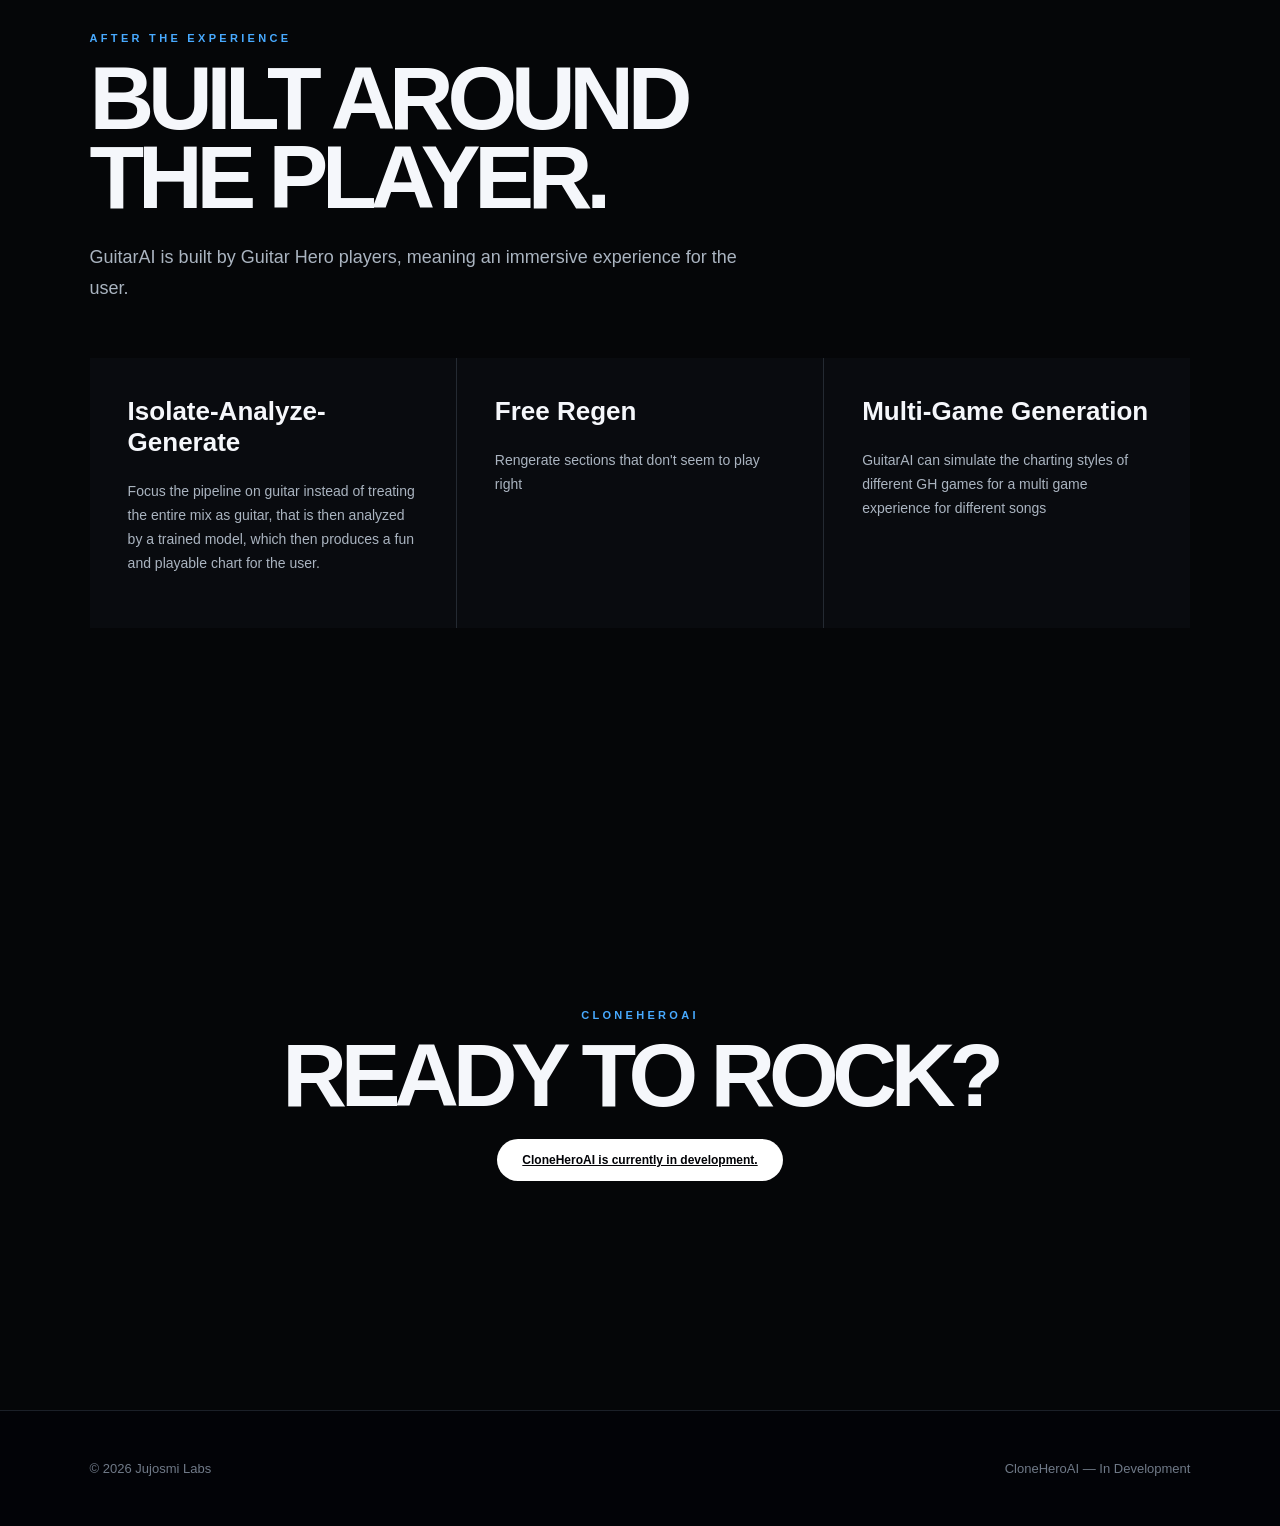
==== commit dfc419af: "Add files via upload" ====
--- a/cloneheroai.html
+++ b/cloneheroai.html
@@ -185,7 +185,7 @@
   <div class="hero-copy">
     <div class="kicker">AI-powered chart generation</div>
     <h1>ANY SONG.<br>YOUR CHART.</h1>
-    <p>Scroll into the process. Watch the music transform from performance into a playable Clone Hero chart.</p>
+    <p>Experience the magic behind Jujosmi's GuitarAI.</p>
     <div class="scrollhint">Scroll to begin<span></span></div>
   </div>
 
@@ -196,7 +196,7 @@
   <div class="message msg1">
     <div class="num">01 — THE GUITAR</div>
     <h2>HEAR<br>THE GUITAR.</h2>
-    <p>CloneHeroAI starts with the performance itself. The guitar is pulled out of the chaos so the system can focus on what the player is actually doing.</p>
+    <p>The model begins by isolating the guitar track from the rest of the song, only then can processing occur.</p>
   </div>
 
   <div class="message msg2">
@@ -220,7 +220,7 @@
     <div>
       <div class="eyebrow">03 — The result</div>
       <h2>PLAY<br>THE SONG.</h2>
-      <p>The final step is simple: turn the understanding back into something a player can pick up and rock out to.</p>
+      <p>The AI uses learned information about the song and generates a playable chart for the user.</p>
       <a class="btn" href="#download">Explore CloneHeroAI</a>
     </div>
   </div>
@@ -231,11 +231,11 @@
 <div class="below-inner">
 <div class="eyebrow">After the experience</div>
 <h2>BUILT AROUND<br>THE PLAYER.</h2>
-<p>Once the morphing introduction ends, the site becomes a normal product experience. This is where documentation, downloads, model information, examples, community links, and technical details can live without interrupting the visual story.</p>
+<p>GuitarAI is built by Guitar Hero players, meaning an immersive experience for the user.</p>
 <div class="cards">
-<div class="card"><b>Isolate</b><p>Focus the pipeline on guitar instead of treating the entire mix as guitar.</p></div>
-<div class="card"><b>Analyze</b><p>Understand the musical performance before deciding how it should become a chart.</p></div>
-<div class="card"><b>Generate</b><p>Produce a playable five-fret chart from the model's understanding.</p></div>
+<div class="card"><b>Isolate-Analyze-Generate</b><p>Focus the pipeline on guitar instead of treating the entire mix as guitar, that is then analyzed by a trained model, which then produces a fun and playable chart for the user.</p></div>
+<div class="card"><b>Free Regen</b><p>Rengerate sections that don't seem to play right</p></div>
+<div class="card"><b>Multi-Game Generation</b><p>GuitarAI can simulate the charting styles of different GH games for a multi game experience for different songs</p></div>
 </div>
 </div>
 </section>
@@ -244,8 +244,7 @@
 <div class="below-inner">
 <div class="eyebrow">CloneHeroAI</div>
 <h2>READY TO ROCK?</h2>
-<a href="devblog.html">CloneHeroAI is currently in development.</a></p>
-<a class="pill" style="display:inline-block;background:#fff;color:#020307;border:0;padding:14px 25px" href="#">Download</a>
+<a class="pill" style="display:inline-block;background:#fff;color:#020307;border:0;padding:14px 25px" href="devblog.html">CloneHeroAI is currently in development.</a>
 </div>
 </section>
 
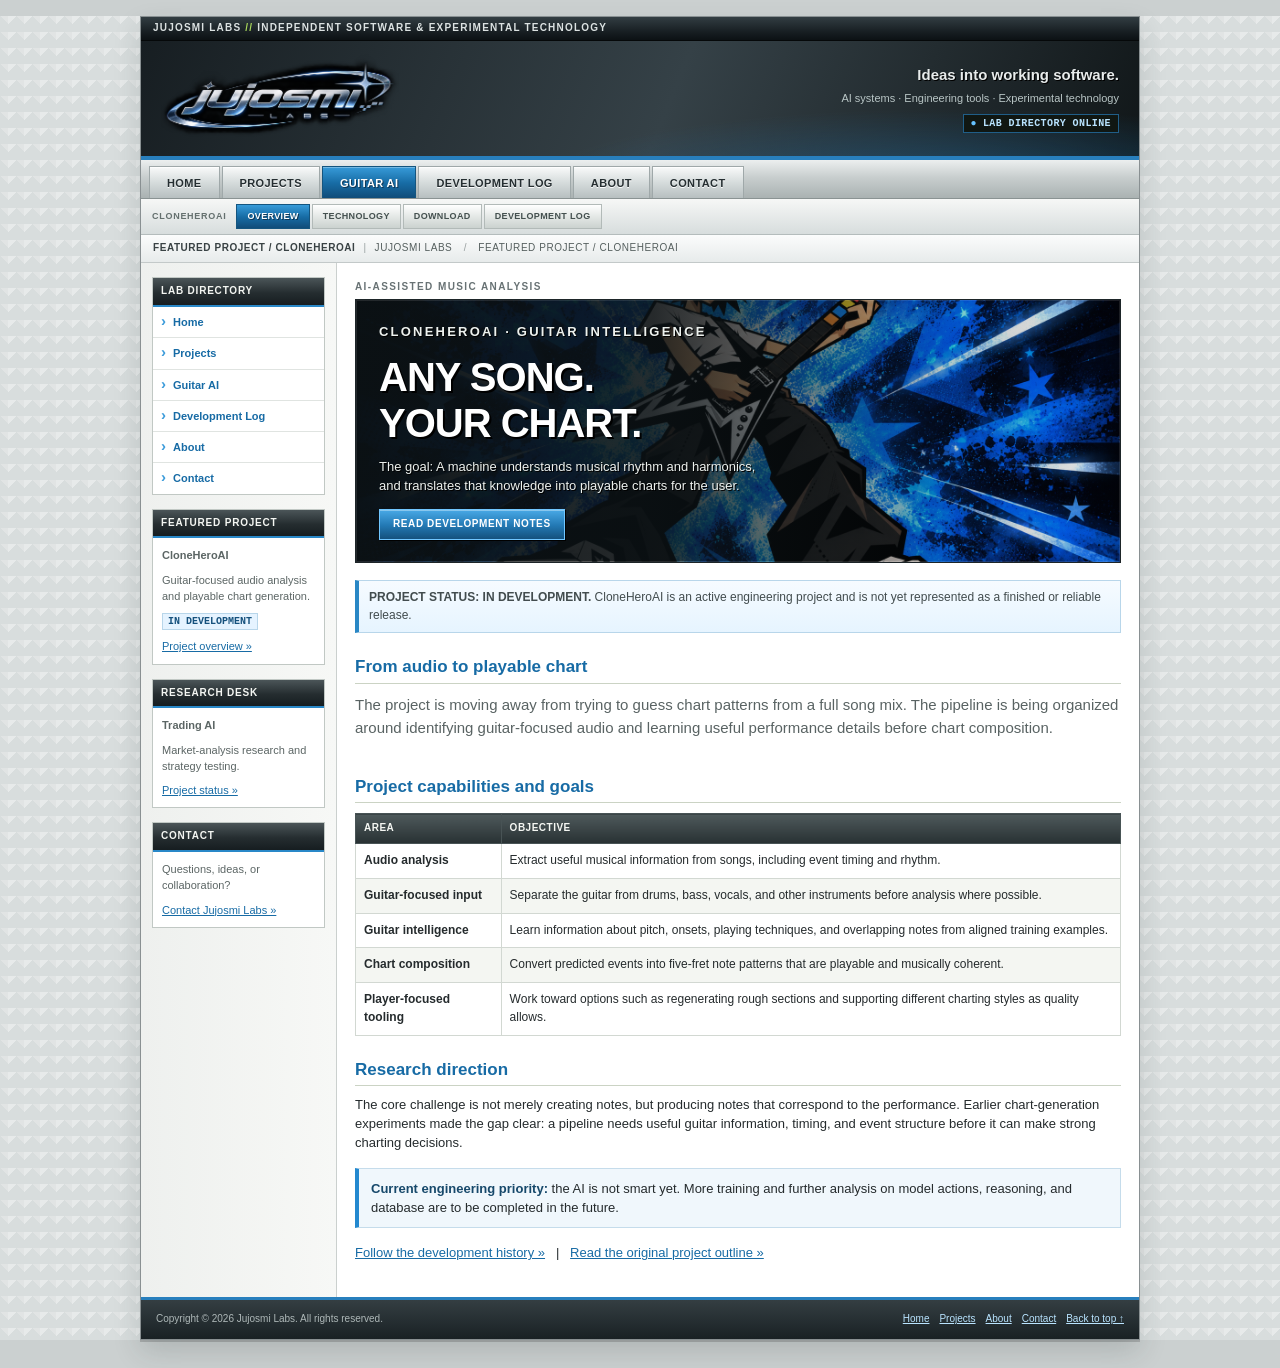
==== commit b2ab77bc: "Add files via upload" ====
--- a/cloneheroai.html
+++ b/cloneheroai.html
@@ -2,323 +2,60 @@
 <html lang="en">
 <head>
 <meta charset="utf-8">
-<meta name="viewport" content="width=device-width,initial-scale=1">
-<title>Jujosmi Labs - GuitarAI</title>
-<meta name="description" content="CloneHeroAI — turn guitar audio into playable Clone Hero charts.">
-<style>
-:root{
-  --blue:#1687ff;--cyan:#4bc1ff;--red:#ff281b;--orange:#ff7a00;
-  --bg:#020307;--white:#f5f7fb;--muted:#9aa6b5;
-}
-*{box-sizing:border-box}
-html{background:var(--bg);scroll-behavior:smooth}
-body{margin:0;background:var(--bg);color:var(--white);font-family:Arial,Helvetica,sans-serif;overflow-x:hidden}
-body:before{content:"";position:fixed;inset:0;pointer-events:none;z-index:20;opacity:.08;background-image:radial-gradient(#fff .6px,transparent .7px);background-size:4px 4px;mix-blend-mode:screen}
-nav{position:fixed;z-index:100;left:0;right:0;top:0;height:62px;padding:0 5vw;display:flex;align-items:center;justify-content:space-between;background:rgba(2,3,7,.35);backdrop-filter:blur(18px);border-bottom:1px solid #ffffff12}
-.logo{display:flex;align-items:center;text-decoration:none;height:62px}.logo img{width:150px;height:auto;display:block}.logo:hover img{opacity:.9}
-.navlinks{display:flex;gap:28px;font-size:12px;color:#b8c0cb}
-.navlinks a:hover{color:#fff}
-.pill{padding:10px 17px;border:1px solid #ffffff30;border-radius:99px;font-size:12px;font-weight:800}
-
-#experience{height:520vh;position:relative}
-.sticky{position:sticky;top:0;height:100vh;overflow:hidden;background:#020307}
-.scene{position:absolute;inset:0}
-.energy{
-  position:absolute;inset:-20%;
-  background:
-    radial-gradient(circle at 70% 42%,#087cff88 0,transparent 24%),
-    radial-gradient(circle at 30% 65%,#087cff30 0,transparent 28%),
-    conic-gradient(from 120deg at 50% 50%,#031025, #087cff33, #020307,#087cff22,#031025);
-  filter:saturate(1.25);
-  transform:scale(1.1);
-}
-.energy:before{
-  content:"";position:absolute;inset:0;
-  background:repeating-linear-gradient(125deg,transparent 0 70px,#1590ff13 71px 74px);
-  transform:rotate(var(--rot,0deg));
-}
-.stars{position:absolute;inset:0;background-image:radial-gradient(circle,#fff 0 1px,transparent 1.5px);background-size:97px 97px;opacity:.32}
-.rocky-bg{
-  position:absolute;z-index:4;inset:0;
-  background-image:
-    linear-gradient(90deg,rgba(2,3,7,.20),transparent 28%,transparent 72%,rgba(2,3,7,.20)),
-    linear-gradient(180deg,rgba(2,3,7,.10),transparent 22%,transparent 78%,rgba(2,3,7,.22)),
-    url("rocky-hero.png");
-  background-size:cover;
-  background-position:center center;
-  background-repeat:no-repeat;
-  transform:scale(1.01);
-  will-change:transform,filter,opacity;
-  filter:saturate(1.08) contrast(1.03);
-  transition:filter .2s linear;
-}
-.rocky-bg:after{
-  content:"";
-  position:absolute;inset:0;
-  background:
-    radial-gradient(circle at 50% 50%,transparent 42%,rgba(2,3,7,.18) 100%),
-    linear-gradient(180deg,rgba(2,3,7,.08),transparent 18%,transparent 82%,rgba(2,3,7,.20));
-  pointer-events:none;
-}
-.hero-copy{
-  position:absolute;z-index:6;left:7vw;top:20vh;width:min(620px,82vw);
-  will-change:transform,opacity;
-}
-.kicker{font-size:11px;letter-spacing:.32em;text-transform:uppercase;color:#54b9ff;font-weight:900}
-.hero-copy h1{font-size:clamp(58px,9vw,135px);line-height:.77;letter-spacing:-.08em;margin:18px 0 25px;font-style:italic}
-.hero-copy p{font-size:17px;line-height:1.6;color:#b7c0cc;max-width:510px}
-.hero-copy .kicker,
-.hero-copy h1,
-.hero-copy p,
-.hero-copy .scrollhint,
-.message .num,
-.message h2,
-.message p,
-.pipeline .pipe,
-.final .eyebrow,
-.final h2,
-.final p{
-  text-shadow:
-    -2px -2px 0 #000,
-     2px -2px 0 #000,
-    -2px  2px 0 #000,
-     2px  2px 0 #000,
-     0 0 6px #000,
-     0 2px 12px rgba(0,0,0,.95);
-}
-
-.scrollhint{margin-top:35px;color:#7f8b99;font-size:10px;letter-spacing:.28em;text-transform:uppercase}
-.scrollhint span{display:block;width:1px;height:50px;background:linear-gradient(#4bb8ff,transparent);margin:12px 0}
-
-.message{
-  position:absolute;z-index:8;left:7vw;top:20vh;width:86vw;
-  opacity:0;transform:translateY(35px);will-change:transform,opacity;
-}
-.message .num{font-size:11px;letter-spacing:.3em;color:#4db7ff;font-weight:900}
-.message h2{font-size:clamp(52px,8vw,125px);line-height:.82;letter-spacing:-.075em;margin:15px 0}
-.message p{color:#aeb8c5;max-width:570px;font-size:18px;line-height:1.6}
-
-.guitar-glow{
-  position:absolute;z-index:3;left:50%;top:53%;width:72vw;height:18px;
-  background:linear-gradient(90deg,transparent,#1687ff,#fff,#1687ff,transparent);
-  box-shadow:0 0 60px #1687ff;
-  transform:translate(-50%,-50%) rotate(-35deg) scaleX(.1);
-  opacity:0;will-change:transform,opacity;
-}
-
-.highway{
-  position:absolute;z-index:5;left:50%;top:55%;width:min(680px,80vw);height:82vh;
-  transform:translate(-50%,-50%) perspective(900px) rotateX(55deg) scale(.15);
-  opacity:0;transform-origin:center bottom;will-change:transform,opacity;
-  background:linear-gradient(90deg,#06101d,#020306 20%,#020306 80%,#06101d);
-  border-left:1px solid #ffffff20;border-right:1px solid #ffffff20;
-}
-.highway .lane{position:absolute;top:0;bottom:0;width:1px;background:#ffffff18}
-.highway .l1{left:10%}.highway .l2{left:30%}.highway .l3{left:50%}.highway .l4{left:70%}.highway .l5{left:90%}
-.gem{position:absolute;width:68px;height:30px;border-radius:8px;box-shadow:0 0 28px currentColor}
-.g1{left:7%;top:13%;background:#27df5a;color:#27df5a}.g2{left:27%;top:31%;background:#ff3030;color:#ff3030}
-.g3{left:47%;top:51%;background:#ffe52c;color:#ffe52c}.g4{left:67%;top:24%;background:#2498ff;color:#2498ff}
-.g5{left:87%;top:64%;background:#ff8b18;color:#ff8b18}
-
-.pipeline{
-  position:absolute;z-index:9;left:7vw;right:7vw;bottom:13vh;
-  display:flex;justify-content:space-between;align-items:flex-end;opacity:0;transform:translateY(30px);
-}
-.pipe{font-size:clamp(22px,3vw,42px);font-weight:950;letter-spacing:-.05em}
-.pipe small{display:block;font-size:9px;letter-spacing:.25em;color:#4db7ff;margin-bottom:8px}
-.pipe.active{color:#fff;text-shadow:0 0 25px #1687ff}
-.connector{height:1px;flex:1;margin:0 28px 18px;background:linear-gradient(90deg,#1687ff,transparent)}
-
-.final{
-  position:absolute;z-index:10;inset:0;display:grid;place-items:center;text-align:center;
-  opacity:0;transform:scale(.96);pointer-events:none;
-}
-.final h2{font-size:clamp(65px,11vw,165px);line-height:.78;letter-spacing:-.085em;margin:0;font-style:italic}
-.final p{color:#aeb8c5;font-size:18px;margin:30px auto;max-width:520px}
-.final .btn{display:inline-flex;padding:14px 25px;border-radius:999px;background:#fff;color:#020307;font-weight:900}
-
-.below{min-height:100vh;padding:140px 7vw;background:#050608;display:grid;align-items:center}
-.below-inner{width:min(1150px,100%);margin:auto}
-.eyebrow{color:#48aaff;font-size:11px;letter-spacing:.3em;font-weight:900;text-transform:uppercase}
-.below h2{font-size:clamp(50px,7vw,105px);line-height:.88;letter-spacing:-.07em;margin:15px 0 25px}
-.below p{color:#aab4c0;max-width:680px;font-size:18px;line-height:1.7}
-.cards{display:grid;grid-template-columns:repeat(3,1fr);gap:1px;background:#242a32;margin-top:55px}
-.card{background:#090b0f;padding:38px;min-height:230px}.card b{font-size:26px}.card p{font-size:14px;margin-top:22px}
-
-footer{padding:50px 7vw;border-top:1px solid #1b2028;color:#707a88;display:flex;justify-content:space-between;font-size:13px}
-@media(max-width:800px){
-  .navlinks{display:none}.rocky-bg{
-  position:absolute;z-index:4;inset:0;
-  background-image:
-    linear-gradient(90deg,rgba(2,3,7,.20),transparent 28%,transparent 72%,rgba(2,3,7,.20)),
-    linear-gradient(180deg,rgba(2,3,7,.10),transparent 22%,transparent 78%,rgba(2,3,7,.22)),
-    url("rocky-hero.png");
-  background-size:cover;
-  background-position:center center;
-  background-repeat:no-repeat;
-  transform:scale(1.01);
-  will-change:transform,filter,opacity;
-  filter:saturate(1.08) contrast(1.03);
-  transition:filter .2s linear;
-}
-.rocky-bg:after{
-  content:"";
-  position:absolute;inset:0;
-  background:
-    radial-gradient(circle at 50% 50%,transparent 42%,rgba(2,3,7,.18) 100%),
-    linear-gradient(180deg,rgba(2,3,7,.08),transparent 18%,transparent 82%,rgba(2,3,7,.20));
-  pointer-events:none;
-}
-  .message{top:17vh}.pipeline{bottom:8vh;gap:10px}.connector{margin:0 8px}
-  .cards{grid-template-columns:1fr}.highway{width:85vw}
-}
-</style>
+<meta name="viewport" content="width=device-width, initial-scale=1">
+<title>CloneHeroAI | Guitar Intelligence — Jujosmi Labs</title>
+<meta name="description" content="Jujosmi Labs — independent software engineering, AI-assisted software, and experimental technology.">
+<link rel="icon" type="image/png" href="favicon.png">
+<link rel="stylesheet" href="retro.css">
 </head>
 <body>
-
-<nav><a class="logo brand-home" href="index.html" aria-label="Jujosmi Labs home"><img src="jujosmi-logo-detailed.png" alt="Jujosmi Labs"></a><div class="navlinks"><a href="#experience">Experience</a><a href="#about">Technology</a><a href="#download">Download</a></div><a class="pill" href="#download">Get Started</a></nav>
-
-<section id="experience">
-<div class="sticky">
-  <div class="energy"></div><div class="stars"></div>
-
+<div class="site-shell" id="top">
+  <div class="topline">Jujosmi Labs <span style="color:#a9d85b">//</span> Independent Software &amp; Experimental Technology</div>
+  <header class="brand-header">
+    <a class="brand-link" href="index.html" aria-label="Jujosmi Labs home"><img src="jujosmi-logo-detailed.png" alt="Jujosmi Labs"></a>
+    <div class="brand-copy"><p class="strap">Ideas into working software.</p><p class="substrap">AI systems · Engineering tools · Experimental technology</p><span class="online">LAB DIRECTORY ONLINE</span></div>
+  </header>
+  <nav class="main-nav" aria-label="Main navigation"><a href="index.html">Home</a><a href="projects.html">Projects</a><a href="cloneheroai.html" aria-current="page">Guitar AI</a><a href="devblog.html">Development Log</a><a href="about.html">About</a><a href="contact.html">Contact</a></nav>
+  <nav class="project-nav" aria-label="CloneHeroAI navigation"><span class="project-nav-label">CloneHeroAI</span><a href="cloneheroai.html" aria-current="page">Overview</a><a href="technology.html">Technology</a><a href="download.html">Download</a><a href="devblog.html">Development Log</a></nav>
+  <div class="section-strip"><strong>Featured Project / CloneHeroAI</strong><span class="sep">|</span>Jujosmi Labs <span class="sep">/</span> Featured Project / CloneHeroAI</div>
+  <div class="layout">
+    <aside class="sidebar" aria-label="Lab directory">
+      <div class="side-box"><div class="side-heading">Lab Directory</div><ul class="side-links"><li><a href="index.html">Home</a></li><li><a href="projects.html">Projects</a></li><li><a href="cloneheroai.html">Guitar AI</a></li><li><a href="devblog.html">Development Log</a></li><li><a href="about.html">About</a></li><li><a href="contact.html">Contact</a></li></ul></div>
+      <div class="side-box"><div class="side-heading">Featured Project</div><div class="side-content"><p><strong>CloneHeroAI</strong></p><p>Guitar-focused audio analysis and playable chart generation.</p><p><span class="side-status">IN DEVELOPMENT</span></p><p><a href="cloneheroai.html">Project overview &raquo;</a></p></div></div>
+      <div class="side-box"><div class="side-heading">Research Desk</div><div class="side-content"><p><strong>Trading AI</strong></p><p>Market-analysis research and strategy testing.</p><p><a href="projects.html">Project status &raquo;</a></p></div></div>
+      <div class="side-box"><div class="side-heading">Contact</div><div class="side-content"><p>Questions, ideas, or collaboration?</p><p><a href="contact.html">Contact Jujosmi Labs &raquo;</a></p></div></div>
+    </aside>
+    <main class="content"><p class="page-kicker">AI-assisted music analysis</p>
+<section class="hero-feature" aria-label="CloneHeroAI project feature">
   <div class="hero-copy">
-    <div class="kicker">AI-powered chart generation</div>
-    <h1>ANY SONG.<br>YOUR CHART.</h1>
-    <p>Experience the magic behind Jujosmi's GuitarAI.</p>
-    <div class="scrollhint">Scroll to begin<span></span></div>
+    <p class="hero-eyebrow">CloneHeroAI · Guitar Intelligence</p>
+    <h1>Any song.<br>Your chart.</h1>
+    <p>The goal: A machine understands musical rhythm and harmonics, and translates that knowledge into playable charts for the user.</p>
+    <a class="hero-action" href="devblog.html">Read development notes</a>
   </div>
-
-  <div class="rocky-bg" aria-label="Rocky playing guitar"></div>
-
-  <div class="guitar-glow"></div>
-
-  <div class="message msg1">
-    <div class="num">01 — THE GUITAR</div>
-    <h2>HEAR<br>THE GUITAR.</h2>
-    <p>The model begins by isolating the guitar track from the rest of the song, only then can processing occur.</p>
+</section>
+<div class="notice"><strong>PROJECT STATUS: IN DEVELOPMENT.</strong> CloneHeroAI is an active engineering project and is not yet represented as a finished or reliable release.</div>
+<h2>From audio to playable chart</h2>
+<p class="lead">The project is moving away from trying to guess chart patterns from a full song mix. The pipeline is being organized around identifying guitar-focused audio and learning useful performance details before chart composition.</p>
+<div class="steps">
+<!--  <div class="step"><span class="num">01</span><strong>ISOLATE</strong><p>Focus the pipeline on the guitar instead of treating the full mix as guitar.</p></div>
+  <div class="step"><span class="num">02</span><strong>ANALYZE</strong><p>Estimate note events, pitch, onsets, timing, polyphony, and guitar-specific information.</p></div>
+  <div class="step"><span class="num">03</span><strong>GENERATE</strong><p>Translate understood musical events into a playable five-fret Clone Hero chart.</p></div> -->
+</div>
+<h2>Project capabilities and goals</h2>
+<table class="data-table"><thead><tr><th>Area</th><th>Objective</th></tr></thead><tbody>
+<tr><td><strong>Audio analysis</strong></td><td>Extract useful musical information from songs, including event timing and rhythm.</td></tr>
+<tr><td><strong>Guitar-focused input</strong></td><td>Separate the guitar from drums, bass, vocals, and other instruments before analysis where possible.</td></tr>
+<tr><td><strong>Guitar intelligence</strong></td><td>Learn information about pitch, onsets, playing techniques, and overlapping notes from aligned training examples.</td></tr>
+<tr><td><strong>Chart composition</strong></td><td>Convert predicted events into five-fret note patterns that are playable and musically coherent.</td></tr>
+<tr><td><strong>Player-focused tooling</strong></td><td>Work toward options such as regenerating rough sections and supporting different charting styles as quality allows.</td></tr>
+</tbody></table>
+<h2>Research direction</h2>
+<p>The core challenge is not merely creating notes, but producing notes that correspond to the performance. Earlier chart-generation experiments made the gap clear: a pipeline needs useful guitar information, timing, and event structure before it can make strong charting decisions.</p>
+<div class="callout"><strong>Current engineering priority:</strong> the AI is not smart yet. More training and further analysis on model actions, reasoning, and database are to be completed in the future.</div>
+<p><a href="devblog.html">Follow the development history &raquo;</a> &nbsp; | &nbsp; <a href="old-cloneheroai.html">Read the original project outline &raquo;</a></p></main>
   </div>
-
-  <div class="message msg2">
-    <div class="num">02 — THE MUSIC</div>
-    <h2>UNDERSTAND<br>THE PLAYING.</h2>
-    <p>Notes. Chords. Rhythm. Timing. Technique. The performance becomes information the charting system can work with.</p>
-  </div>
-
-  <div class="highway">
-    <div class="lane l1"></div><div class="lane l2"></div><div class="lane l3"></div><div class="lane l4"></div><div class="lane l5"></div>
-    <div class="gem g1"></div><div class="gem g2"></div><div class="gem g3"></div><div class="gem g4"></div><div class="gem g5"></div>
-  </div>
-
-  <div class="pipeline">
-    <div class="pipe active"><small>01</small>ISOLATE</div><div class="connector"></div>
-    <div class="pipe"><small>02</small>ANALYZE</div><div class="connector"></div>
-    <div class="pipe"><small>03</small>GENERATE</div>
-  </div>
-
-  <div class="final">
-    <div>
-      <div class="eyebrow">03 — The result</div>
-      <h2>PLAY<br>THE SONG.</h2>
-      <p>The AI uses learned information about the song and generates a playable chart for the user.</p>
-      <a class="btn" href="#download">Explore CloneHeroAI</a>
-    </div>
-  </div>
+  <footer class="footer"><div>Copyright &copy; 2026 Jujosmi Labs. All rights reserved.</div><div class="footer-links"><a href="index.html">Home</a><a href="projects.html">Projects</a><a href="about.html">About</a><a href="contact.html">Contact</a><a href="#top">Back to top &uarr;</a></div></footer>
 </div>
-</section>
-
-<section class="below" id="about">
-<div class="below-inner">
-<div class="eyebrow">After the experience</div>
-<h2>BUILT AROUND<br>THE PLAYER.</h2>
-<p>GuitarAI is built by Guitar Hero players, meaning an immersive experience for the user.</p>
-<div class="cards">
-<div class="card"><b>Isolate-Analyze-Generate</b><p>Focus the pipeline on guitar instead of treating the entire mix as guitar, that is then analyzed by a trained model, which then produces a fun and playable chart for the user.</p></div>
-<div class="card"><b>Free Regen</b><p>Rengerate sections that don't seem to play right</p></div>
-<div class="card"><b>Multi-Game Generation</b><p>GuitarAI can simulate the charting styles of different GH games for a multi game experience for different songs</p></div>
-</div>
-</div>
-</section>
-
-<section class="below" id="download" style="min-height:70vh;text-align:center">
-<div class="below-inner">
-<div class="eyebrow">CloneHeroAI</div>
-<h2>READY TO ROCK?</h2>
-<a class="pill" style="display:inline-block;background:#fff;color:#020307;border:0;padding:14px 25px" href="devblog.html">CloneHeroAI is currently in development.</a>
-</div>
-</section>
-
-<footer><span>© 2026 Jujosmi Labs</span><span>CloneHeroAI — In Development</span>
-</footer>
-
-<script>
-const exp=document.querySelector('#experience');
-const rocky=document.querySelector('.rocky-bg');
-const hero=document.querySelector('.hero-copy');
-const energy=document.querySelector('.energy');
-const glow=document.querySelector('.guitar-glow');
-const highway=document.querySelector('.highway');
-const msg1=document.querySelector('.msg1');
-const msg2=document.querySelector('.msg2');
-const pipe=document.querySelector('.pipeline');
-const final=document.querySelector('.final');
-
-function clamp(v,a=0,b=1){return Math.max(a,Math.min(b,v))}
-function range(p,a,b){return clamp((p-a)/(b-a))}
-function ease(v){return v*v*(3-2*v)}
-
-function update(){
-  const r=exp.getBoundingClientRect();
-  const total=exp.offsetHeight-innerHeight;
-  const p=clamp(-r.top/total);
-
-  // 0 -> .22: hero breathes, Rocky is prominent
-  const heroOut=ease(range(p,0,.22));
-  hero.style.opacity=1-heroOut;
-  hero.style.transform=`translateY(${-heroOut*70}px) scale(${1-heroOut*.04})`;
-
-  // Rocky grows and then moves "into" the screen.
-  const zoom=ease(range(p,.05,.46));
-  const x=zoom*12;
-  const y=zoom*4;
-  rocky.style.transform=`scale(${1.01+zoom*.75}) translate(${x*.22}vw,${y*.12}vh) rotate(${-zoom*2}deg)`;
-  rocky.style.opacity=1-ease(range(p,.42,.58));
-  rocky.style.filter=`saturate(${1.08+zoom*.22}) contrast(${1.03+zoom*.10}) brightness(${1+zoom*.06})`;
-
-  // Blue energy tightens around the transformation.
-  energy.style.transform=`scale(${1.1+zoom*.28}) rotate(${p*18}deg)`;
-  energy.style.filter=`saturate(${1.25+zoom*.7}) brightness(${1+zoom*.18})`;
-
-  // Guitar becomes a luminous horizontal "signal".
-  const g=ease(range(p,.27,.48));
-  glow.style.opacity=g;
-  glow.style.transform=`translate(-50%,-50%) rotate(${-35+g*35}deg) scaleX(${.1+g*1.2})`;
-
-  // Messaging appears between transformations.
-  const a=ease(range(p,.25,.38)), b=ease(range(p,.39,.54));
-  msg1.style.opacity=a*(1-b);
-  msg1.style.transform=`translateY(${35-35*a+25*b}px)`;
-  msg2.style.opacity=b*(1-ease(range(p,.55,.64)));
-  msg2.style.transform=`translateY(${35-35*b}px)`;
-
-  // Fretboard grows out of the center.
-  const h=ease(range(p,.48,.68));
-  highway.style.opacity=h;
-  highway.style.transform=`translate(-50%,-50%) perspective(900px) rotateX(${55-42*h}deg) scale(${.15+h*1.02})`;
-
-  // Pipeline appears after the highway.
-  const pi=ease(range(p,.66,.78));
-  pipe.style.opacity=pi;
-  pipe.style.transform=`translateY(${30-30*pi}px)`;
-
-  // Final message takes over.
-  const f=ease(range(p,.78,.94));
-  final.style.opacity=f;
-  final.style.transform=`scale(${.96+.04*f})`;
-}
-addEventListener('scroll',update,{passive:true});
-addEventListener('resize',update);
-update();
-</script>
 </body>
 </html>
--- a/retro.css
+++ b/retro.css
@@ -0,0 +1,427 @@
+/* Jujosmi Labs — early-2000s technology portal theme */
+:root {
+  --ink: #1c2429;
+  --ink-2: #10171b;
+  --green: #2388cf;
+  --green-bright: #70c6ff;
+  --green-dark: #14517d;
+  --link: #176ba5;
+  --text: #252b2d;
+  --muted: #697174;
+  --line: #bfc5c5;
+  --panel: #f5f6f3;
+}
+* { box-sizing: border-box; }
+html { background: #cbd0d0; }
+body {
+  margin: 0;
+  color: var(--text);
+  font-family: Arial, Helvetica, sans-serif;
+  font-size: 13px;
+  line-height: 1.48;
+  background:
+    linear-gradient(135deg, rgba(255,255,255,.38) 25%, transparent 25%) -8px 0/16px 16px,
+    linear-gradient(225deg, rgba(255,255,255,.22) 25%, transparent 25%) -8px 0/16px 16px,
+    #d8dddd;
+}
+a { color: var(--link); text-decoration: underline; }
+a:visited { color: #5d6b2f; }
+a:hover, a:focus { color: #192600; text-decoration: none; }
+img { max-width: 100%; }
+.site-shell {
+  width: min(1000px, calc(100% - 28px));
+  margin: 16px auto 28px;
+  background: #fff;
+  border: 1px solid #899092;
+  box-shadow: 0 2px 0 rgba(0,0,0,.17), 0 12px 26px rgba(32,41,42,.16);
+}
+.topline {
+  min-height: 24px;
+  padding: 4px 12px;
+  color: #dce2e2;
+  background: linear-gradient(#323d42, #171e22 65%, #0c1114);
+  border-bottom: 1px solid #050809;
+  font-size: 10px;
+  font-weight: bold;
+  letter-spacing: .12em;
+  text-transform: uppercase;
+}
+.brand-header {
+  display: flex;
+  align-items: center;
+  justify-content: space-between;
+  gap: 18px;
+  min-height: 105px;
+  padding: 10px 20px;
+  color: #e9ecec;
+  background:
+    radial-gradient(ellipse at 82% 120%, rgba(137,190,30,.34), transparent 36%),
+    linear-gradient(112deg, #171e22, #354147 53%, #111719);
+  border-bottom: 4px solid #789f26;
+}
+.brand-link { display: inline-flex; align-items: center; flex: 0 0 auto; }
+.brand-link img { display: block; width: 238px; height: auto; }
+.brand-copy { margin-left: auto; text-align: right; max-width: 340px; }
+.brand-copy .strap { margin: 0; color: #e8ecec; font-size: 15px; font-weight: bold; text-shadow: 1px 1px #000; }
+.brand-copy .substrap { margin: 4px 0 0; color: #b9c6c6; font-size: 11px; }
+.online { display: inline-block; margin-top: 8px; padding: 3px 7px; color: #c5e786; background: #101713; border: 1px solid #5b7e24; font: bold 10px "Courier New", monospace; letter-spacing: .04em; }
+.online:before { content: "●"; color: #a0d638; margin-right: 6px; }
+.main-nav {
+  display: flex;
+  flex-wrap: wrap;
+  gap: 2px;
+  padding: 6px 8px 0;
+  background: linear-gradient(#ecefef, #c7cdcd 47%, #aab2b2);
+  border-bottom: 1px solid #8a9393;
+}
+.main-nav a {
+  display: block;
+  min-height: 32px;
+  padding: 8px 17px 7px;
+  color: #252e31;
+  text-decoration: none;
+  text-transform: uppercase;
+  font-size: 11px;
+  line-height: 16px;
+  font-weight: bold;
+  letter-spacing: .035em;
+  text-shadow: 0 1px #fff;
+  background: linear-gradient(#f9fafa, #d7dddd 48%, #b7bfc0);
+  border: 1px solid #9fa8a9;
+  border-bottom: 0;
+  box-shadow: inset 0 1px rgba(255,255,255,.9);
+}
+.main-nav a:hover, .main-nav a:focus {
+  color: #203000;
+  background: linear-gradient(#eff8d9, #cce59d 50%, #a8cc65);
+}
+.main-nav a[aria-current="page"] {
+  color: #fff;
+  text-shadow: 1px 1px #26360c;
+  background: linear-gradient(#789e28, #577b16 52%, #3e5c0b);
+  border-color: #46620f;
+  box-shadow: inset 0 1px rgba(255,255,255,.3);
+}
+.project-nav {
+  display: flex;
+  flex-wrap: wrap;
+  gap: 2px;
+  padding: 5px 8px;
+  background: linear-gradient(#f6f7f6, #d7dddd);
+  border-bottom: 1px solid #b4bcbc;
+}
+.project-nav .project-nav-label {
+  align-self: center;
+  margin: 0 8px 0 3px;
+  color: #64706e;
+  font-size: 9px;
+  font-weight: bold;
+  text-transform: uppercase;
+  letter-spacing: .08em;
+}
+.project-nav a {
+  display: block;
+  padding: 5px 10px;
+  color: #44504f;
+  background: linear-gradient(#fff, #e4e8e6 50%, #cbd2cf);
+  border: 1px solid #b2bab8;
+  text-decoration: none;
+  text-transform: uppercase;
+  font-size: 9px;
+  font-weight: bold;
+  letter-spacing: .04em;
+}
+.project-nav a:hover, .project-nav a:focus { background: linear-gradient(#eff8d9, #cce59d); color: #283b09; }
+.project-nav a[aria-current="page"] { color: #fff; text-shadow: 1px 1px #26360c; background: linear-gradient(#789e28, #577b16 52%, #3e5c0b); border-color: #46620f; }
+.section-strip {
+  min-height: 27px;
+  padding: 6px 12px;
+  color: #56605f;
+  background: linear-gradient(#fbfcfc, #e7ebeb);
+  border-bottom: 1px solid #c3c9c9;
+  font-size: 10px;
+  text-transform: uppercase;
+  letter-spacing: .055em;
+}
+.section-strip strong { color: #394244; }
+.section-strip .sep { padding: 0 8px; color: #99a0a0; }
+.layout { display: grid; grid-template-columns: 196px minmax(0, 1fr); align-items: stretch; }
+.sidebar {
+  padding: 14px 11px 18px;
+  background: linear-gradient(90deg, #eef0ee, #f7f8f6);
+  border-right: 1px solid #cbd0ce;
+}
+.side-box { margin: 0 0 14px; border: 1px solid #c1c8c4; background: #fff; }
+.side-heading {
+  padding: 6px 8px;
+  color: #f4f6f2;
+  background: linear-gradient(#4b5558, #252d30 55%, #161d20);
+  border-bottom: 2px solid #83ad24;
+  font-size: 10px;
+  font-weight: bold;
+  letter-spacing: .08em;
+  text-transform: uppercase;
+}
+.side-links { margin: 0; padding: 0; list-style: none; }
+.side-links li { border-bottom: 1px solid #e0e4e1; }
+.side-links li:last-child { border-bottom: 0; }
+.side-links a { display: block; padding: 7px 8px; color: #3f5f12; text-decoration: none; font-size: 11px; font-weight: bold; }
+.side-links a:before { content: "›"; color: #87b42a; margin-right: 7px; font-size: 15px; line-height: 8px; }
+.side-links a:hover, .side-links a:focus { color: #1e2d08; background: #eef5e1; }
+.side-content { padding: 9px; font-size: 11px; color: #5c6665; }
+.side-content p { margin: 0 0 8px; }
+.side-content p:last-child { margin-bottom: 0; }
+.side-content .side-status { display: inline-block; padding: 2px 5px; color: #4c6b12; background: #edf4dd; border: 1px solid #c6d8a0; font: bold 10px "Courier New", monospace; }
+.content { min-width: 0; padding: 17px 18px 24px; background: #fff; }
+.page-kicker { margin: 0 0 4px; color: #687274; font-size: 10px; font-weight: bold; text-transform: uppercase; letter-spacing: .14em; }
+h1 { margin: 0 0 11px; color: #303a3c; font-size: 27px; line-height: 1.14; letter-spacing: -.025em; }
+h2 { margin: 23px 0 9px; padding: 0 0 5px; color: #526d19; border-bottom: 1px solid #cbd3c4; font-size: 17px; line-height: 1.25; }
+h3 { margin: 13px 0 5px; color: #3a4446; font-size: 14px; }
+p { margin: 0 0 11px; }
+.lead { color: #596363; font-size: 15px; line-height: 1.55; }
+.rule { height: 1px; margin: 17px 0; border: 0; background: linear-gradient(90deg, #a0b96d, #dce2d7 70%, transparent); }
+.notice {
+  margin: 0 0 15px;
+  padding: 8px 10px;
+  color: #424c4e;
+  background: linear-gradient(#f7f9f4, #e9efdf);
+  border: 1px solid #cbd9b3;
+  border-left: 4px solid #86b52b;
+  font-size: 12px;
+}
+.hero-feature {
+  position: relative;
+  display: flex;
+  align-items: center;
+  min-height: 250px;
+  margin: 0 0 17px;
+  overflow: hidden;
+  color: #fff;
+  background-color: #11191d;
+  background-image: linear-gradient(90deg, rgba(11,17,20,.98) 0%, rgba(11,17,20,.88) 39%, rgba(11,17,20,.22) 78%, rgba(11,17,20,.1) 100%), url("rocky-hero.png");
+  background-position: center, 60% 45%;
+  background-size: cover;
+  border: 1px solid #1d2528;
+  box-shadow: inset 0 0 0 1px rgba(255,255,255,.1);
+}
+.hero-copy { position: relative; z-index: 1; width: 64%; padding: 22px 23px; }
+.hero-eyebrow { margin: 0 0 8px; color: #b7df63; font-size: 10px; font-weight: bold; text-transform: uppercase; letter-spacing: .17em; }
+.hero-feature h1 { margin: 0 0 10px; color: #fff; font-size: clamp(26px, 4vw, 40px); text-transform: uppercase; text-shadow: 2px 2px #000; }
+.hero-feature p { max-width: 385px; margin-bottom: 14px; color: #edf1ee; font-size: 13px; text-shadow: 1px 1px #000; }
+.hero-action {
+  display: inline-block;
+  padding: 7px 13px;
+  color: #fff !important;
+  text-decoration: none;
+  text-transform: uppercase;
+  font-size: 10px;
+  font-weight: bold;
+  letter-spacing: .06em;
+  background: linear-gradient(#97c63a, #66951a 53%, #507b10);
+  border: 1px solid #a9d35a;
+  box-shadow: inset 0 1px rgba(255,255,255,.35), 1px 1px 0 #000;
+}
+.hero-action:hover, .hero-action:focus { background: linear-gradient(#b0db52, #83b72b); }
+.feature-grid { display: grid; grid-template-columns: repeat(3, minmax(0, 1fr)); gap: 10px; margin: 13px 0 17px; }
+.feature-panel { min-width: 0; border: 1px solid #c6ccca; background: linear-gradient(#fff, #f2f4f1); }
+.feature-panel h3 { margin: 0; padding: 7px 9px; color: #f5f7f4; background: linear-gradient(#586264, #333d3f 60%, #22292b); border-bottom: 2px solid #88b52b; font-size: 11px; text-transform: uppercase; }
+.feature-panel .panel-body { padding: 10px; font-size: 12px; color: #596262; }
+.feature-panel .panel-body p { margin: 0 0 8px; }
+.feature-panel .panel-link { display: inline-block; font-weight: bold; font-size: 11px; }
+.status-pill { display: inline-block; margin: 2px 0 6px; padding: 3px 6px; color: #58761a; background: #edf5dc; border: 1px solid #c9dba8; font: bold 10px "Courier New", monospace; text-transform: uppercase; }
+.project-row { display: grid; grid-template-columns: 150px minmax(0, 1fr); gap: 13px; padding: 12px 0; border-bottom: 1px solid #e0e4df; }
+.project-row:first-of-type { padding-top: 3px; }
+.project-icon { display: grid; place-items: center; min-height: 100px; padding: 10px; text-align: center; color: #eaf2d9; background: radial-gradient(ellipse at 50% 0%, #6c8d27, #333f28 60%, #1e2828); border: 1px solid #26312b; font-size: 14px; font-weight: bold; text-transform: uppercase; text-shadow: 1px 1px #000; }
+.project-row h3 { margin-top: 0; }
+.data-table { width: 100%; border-collapse: collapse; margin: 10px 0 16px; font-size: 12px; }
+.data-table th { padding: 7px 8px; text-align: left; color: #f4f6f2; background: linear-gradient(#4e595b, #283133); border: 1px solid #485355; font-size: 10px; text-transform: uppercase; letter-spacing: .05em; }
+.data-table td { padding: 8px; vertical-align: top; border: 1px solid #d2d8d2; }
+.data-table tr:nth-child(even) td { background: #f4f6f2; }
+.steps { display: grid; grid-template-columns: repeat(3, minmax(0, 1fr)); gap: 8px; margin: 14px 0 19px; }
+.step { position: relative; padding: 12px 10px 11px; background: linear-gradient(#f8faf5, #e9eee2); border: 1px solid #c5cfb6; }
+.step .num { display: block; color: #85ae2a; font: bold 22px Arial, sans-serif; }
+.step strong { display: block; margin: 2px 0 4px; color: #3b4e18; font-size: 12px; }
+.step p { margin: 0; font-size: 11px; color: #626b61; }
+.log-entry { display: grid; grid-template-columns: 52px minmax(0,1fr); gap: 12px; margin: 0; padding: 13px 0; border-bottom: 1px solid #e1e5e0; }
+.log-num { align-self: start; padding: 6px 4px; text-align: center; color: #ecf4dc; background: linear-gradient(#789d2c, #46630f); border: 1px solid #3a510e; font: bold 16px Arial, sans-serif; }
+.log-entry h3 { margin: 0 0 5px; }
+.log-entry p { margin-bottom: 6px; }
+.callout { margin: 15px 0; padding: 10px 12px; background: #f2f5ed; border: 1px solid #d1dbc1; border-left: 4px solid #86b32a; }
+.callout strong { color: #415c14; }
+.breadcrumb { margin: -3px 0 14px; color: #88918f; font-size: 10px; }
+.breadcrumb a { text-decoration: none; }
+.link-list { margin: 7px 0 14px; padding-left: 19px; }
+.link-list li { margin: 4px 0; }
+.contact-card { padding: 15px; background: linear-gradient(#f7f9f5, #e9eee3); border: 1px solid #ccd6c0; }
+.contact-address { display: inline-block; margin: 2px 0 5px; padding: 7px 10px; color: #3f5b12; font-weight: bold; background: #fff; border: 1px solid #c9d3bf; }
+.footer {
+  display: flex;
+  flex-wrap: wrap;
+  justify-content: space-between;
+  gap: 8px 18px;
+  padding: 12px 15px;
+  color: #aeb8b8;
+  background: linear-gradient(#343e42, #192124);
+  border-top: 3px solid #7eaa24;
+  font-size: 10px;
+}
+.footer a { color: #d7e9b2; }
+.footer-links { display: flex; flex-wrap: wrap; gap: 10px; }
+.small { color: #6b7472; font-size: 11px; }
+.center { text-align: center; }
+@media (max-width: 760px) {
+  .site-shell { width: calc(100% - 12px); margin: 6px auto 12px; }
+  .brand-header { min-height: 86px; padding: 9px 12px; }
+  .brand-link img { width: 190px; }
+  .brand-copy { display: none; }
+  .main-nav { padding: 5px 5px 0; }
+  .main-nav a { flex: 1 1 auto; padding: 7px 9px; text-align: center; }
+  .project-nav { padding: 5px; }
+  .project-nav .project-nav-label { width: 100%; padding: 1px 4px; }
+  .project-nav a { flex: 1 1 auto; text-align: center; }
+  .layout { grid-template-columns: 1fr; }
+  .sidebar { display: none; }
+  .content { padding: 14px 12px 20px; }
+  .hero-feature { min-height: 230px; background-position: center, 62% 50%; }
+  .hero-copy { width: 80%; padding: 17px; }
+  .hero-feature h1 { font-size: 28px; }
+  .feature-grid { grid-template-columns: 1fr; }
+  .project-row { grid-template-columns: 105px minmax(0,1fr); }
+  .steps { grid-template-columns: 1fr; }
+  .footer { flex-direction: column; }
+}
+@media (max-width: 430px) {
+  .brand-link img { width: 165px; }
+  .main-nav a { min-width: 30%; padding: 7px 5px; font-size: 10px; }
+  h1 { font-size: 24px; }
+  .hero-copy { width: 100%; }
+  .hero-feature { background-image: linear-gradient(90deg, rgba(11,17,20,.95), rgba(11,17,20,.72)), url("rocky-hero.png"); }
+  .project-row { grid-template-columns: 1fr; }
+  .project-icon { min-height: 55px; }
+}
+
+/* JUJOSMI LABS — BLUE THEME OVERRIDES */
+
+a { color: #176ba5; }
+a:visited { color: #47789a; }
+a:hover, a:focus { color: #073657; }
+
+.brand-header {
+  background:
+    radial-gradient(
+      ellipse at 82% 120%,
+      rgba(35, 136, 207, .34),
+      transparent 36%
+    ),
+    linear-gradient(112deg, #171e22, #354147 53%, #111719);
+  border-bottom-color: #287fbd;
+}
+
+.online {
+  color: #b9e4ff;
+  border-color: #205e88;
+}
+.online:before { color: #66c3ff; }
+
+.main-nav a:hover,
+.main-nav a:focus {
+  color: #103c59;
+  background: linear-gradient(#eff8ff, #cce9ff 50%, #89c9f2);
+}
+
+.main-nav a[aria-current="page"],
+.project-nav a[aria-current="page"] {
+  color: #fff;
+  text-shadow: 1px 1px #103755;
+  background: linear-gradient(#379bd9, #176ca5 52%, #104c79);
+  border-color: #14557f;
+}
+
+.project-nav a:hover,
+.project-nav a:focus {
+  color: #16476a;
+  background: linear-gradient(#eff8ff, #cce9ff);
+}
+
+.side-heading,
+.feature-panel h3 {
+  border-bottom-color: #2988c8;
+}
+
+.side-links a { color: #176ba5; }
+.side-links a:before { color: #3b9bda; }
+
+.side-links a:hover,
+.side-links a:focus {
+  color: #103c59;
+  background: #e8f5ff;
+}
+
+.side-content .side-status,
+.status-pill {
+  color: #15517d;
+  background: #e5f3ff;
+  border-color: #b8d6ea;
+}
+
+h2 { color: #176ba5; }
+
+.rule {
+  background: linear-gradient(90deg, #60b1e4, #dce8f0 70%, transparent);
+}
+
+.notice {
+  background: linear-gradient(#f6fbff, #e6f4ff);
+  border-color: #b8d6ea;
+  border-left-color: #2987c5;
+}
+
+.hero-eyebrow { color: #70c6ff; }
+
+.hero-action {
+  background: linear-gradient(#49a9e6, #2379b4 53%, #14517d);
+  border-color: #70c6ff;
+}
+
+.hero-action:hover,
+.hero-action:focus {
+  background: linear-gradient(#70c6ff, #2388cf);
+}
+
+.project-icon {
+  color: #e5f3ff;
+  background: radial-gradient(
+    ellipse at 50% 0%,
+    #247fb4,
+    #263e4d 60%,
+    #1e2828
+  );
+}
+
+.step {
+  background: linear-gradient(#f7fbff, #e9f4fc);
+  border-color: #c5dceb;
+}
+
+.step .num { color: #2388cf; }
+.step strong { color: #17496b; }
+
+.log-num {
+  color: #e5f3ff;
+  background: linear-gradient(#379bd9, #14517d);
+  border-color: #104c79;
+}
+
+.callout {
+  background: #f0f7fc;
+  border-color: #c5dceb;
+  border-left-color: #2388cf;
+}
+
+.callout strong { color: #17496b; }
+
+.contact-address { color: #176ba5; }
+
+.footer { border-top-color: #287fbd; }
+.footer a { color: #b9e4ff; }
+
